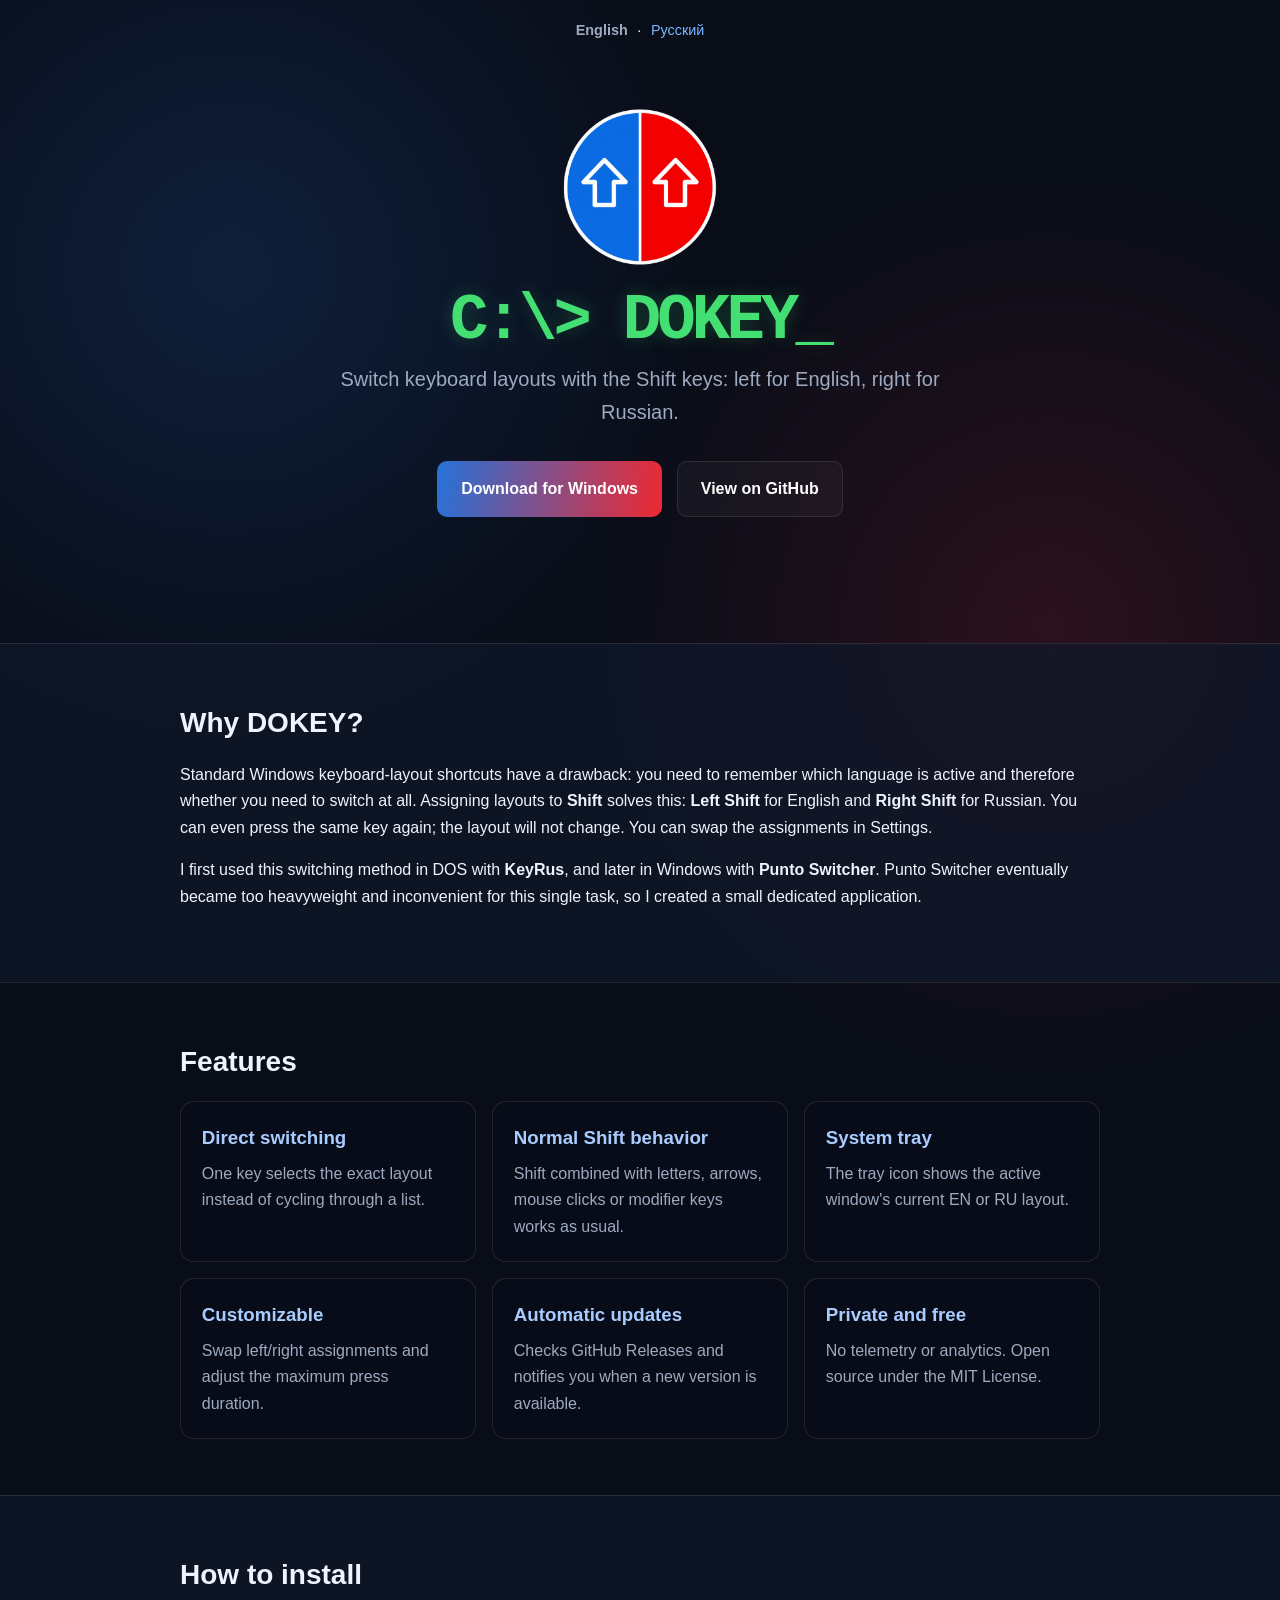
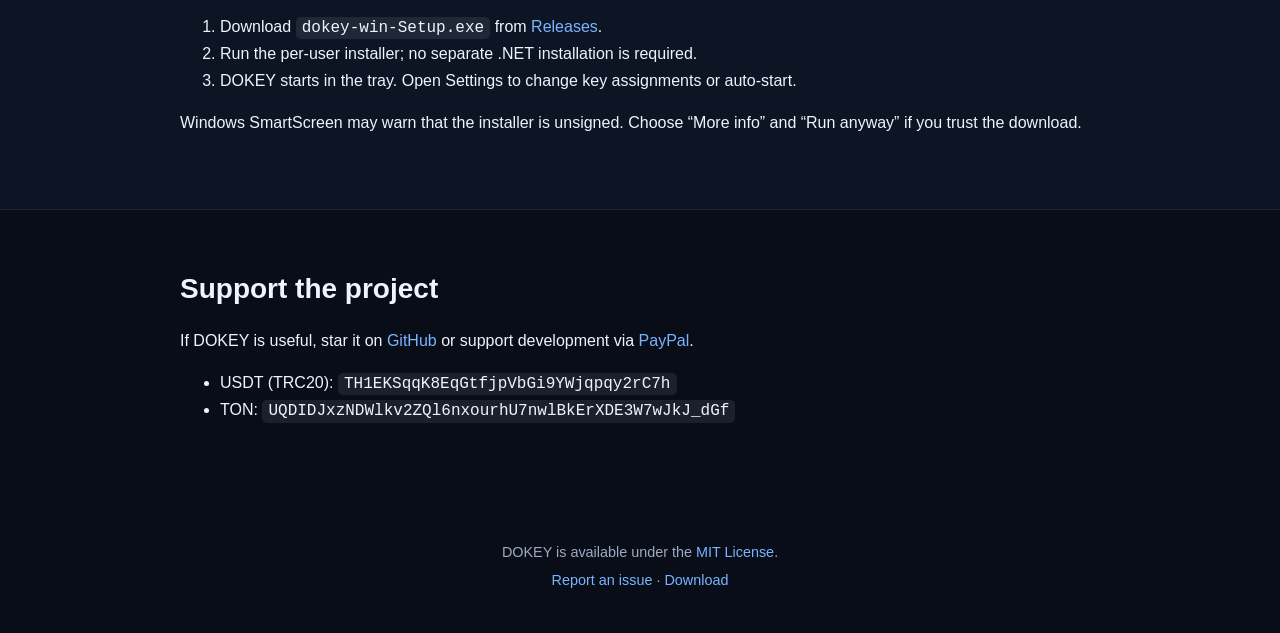
==== index.html @ aeb41aa9 "Update pages from 5b7f5b9" ====
<!doctype html>
<html lang="en">
<head>
  <meta charset="utf-8">
  <meta name="viewport" content="width=device-width, initial-scale=1">
  <title>DOKEY — Switch keyboard layouts with Shift</title>
  <meta name="description" content="DOKEY is a free Windows utility that assigns English and Russian keyboard layouts to the left and right Shift keys.">
  <link rel="canonical" href="https://dosoft.github.io/dokey/">
  <link rel="alternate" hreflang="ru" href="https://dosoft.github.io/dokey/ru/">
  <link rel="icon" type="image/png" href="logo.png">
  <meta property="og:title" content="DOKEY — Switch keyboard layouts with Shift">
  <meta property="og:description" content="Choose English or Russian directly with the left and right Shift keys.">
  <meta property="og:type" content="website">
  <meta property="og:url" content="https://dosoft.github.io/dokey/">
  <meta property="og:image" content="https://dosoft.github.io/dokey/logo.png">
  <meta property="og:locale" content="en_US">
  <meta name="twitter:card" content="summary">
  <link rel="stylesheet" href="styles.css">
  <script type="application/ld+json">{"@context":"https://schema.org","@type":"SoftwareApplication","name":"DOKEY","applicationCategory":"UtilitiesApplication","operatingSystem":"Windows 10, Windows 11","offers":{"@type":"Offer","price":"0","priceCurrency":"USD"},"url":"https://dosoft.github.io/dokey/","downloadUrl":"https://github.com/dosoft/dokey/releases"}</script>
</head>
<body>
  <nav class="container lang"><span class="active">English</span><span>·</span><a href="ru/">Русский</a></nav>
  <header class="hero">
    <div class="container">
      <img class="logo" src="logo.png" alt="DOKEY logo" width="160" height="160">
      <h1 class="prompt">C:\&gt; DOKEY_</h1>
      <p class="tagline">Switch keyboard layouts with the Shift keys: left for English, right for Russian.</p>
      <div class="cta"><a class="button" href="https://github.com/dosoft/dokey/releases/latest">Download for Windows</a><a class="button secondary" href="https://github.com/dosoft/dokey">View on GitHub</a></div>
      <p id="release-meta" class="release-meta"></p>
    </div>
  </header>
  <main>
    <section class="alt"><div class="container"><h2>Why DOKEY?</h2><p>Standard Windows keyboard-layout shortcuts have a drawback: you need to remember which language is active and therefore whether you need to switch at all. Assigning layouts to <strong>Shift</strong> solves this: <strong>Left Shift</strong> for English and <strong>Right Shift</strong> for Russian. You can even press the same key again; the layout will not change. You can swap the assignments in Settings.</p><p>I first used this switching method in DOS with <strong>KeyRus</strong>, and later in Windows with <strong>Punto Switcher</strong>. Punto Switcher eventually became too heavyweight and inconvenient for this single task, so I created a small dedicated application.</p></div></section>
    <section><div class="container"><h2>Features</h2><div class="features">
      <article class="feature"><h3>Direct switching</h3><p>One key selects the exact layout instead of cycling through a list.</p></article>
      <article class="feature"><h3>Normal Shift behavior</h3><p>Shift combined with letters, arrows, mouse clicks or modifier keys works as usual.</p></article>
      <article class="feature"><h3>System tray</h3><p>The tray icon shows the active window's current EN or RU layout.</p></article>
      <article class="feature"><h3>Customizable</h3><p>Swap left/right assignments and adjust the maximum press duration.</p></article>
      <article class="feature"><h3>Automatic updates</h3><p>Checks GitHub Releases and notifies you when a new version is available.</p></article>
      <article class="feature"><h3>Private and free</h3><p>No telemetry or analytics. Open source under the MIT License.</p></article>
    </div></div></section>
    <section class="alt"><div class="container"><h2>How to install</h2><ol><li>Download <code>dokey-win-Setup.exe</code> from <a href="https://github.com/dosoft/dokey/releases/latest">Releases</a>.</li><li>Run the per-user installer; no separate .NET installation is required.</li><li>DOKEY starts in the tray. Open Settings to change key assignments or auto-start.</li></ol><p>Windows SmartScreen may warn that the installer is unsigned. Choose “More info” and “Run anyway” if you trust the download.</p></div></section>
    <section><div class="container"><h2>Support the project</h2><p>If DOKEY is useful, star it on <a href="https://github.com/dosoft/dokey">GitHub</a> or support development via <a href="https://paypal.me/olegda">PayPal</a>.</p><ul><li>USDT (TRC20): <code>TH1EKSqqK8EqGtfjpVbGi9YWjqpqy2rC7h</code></li><li>TON: <code>UQDIDJxzNDWlkv2ZQl6nxourhU7nwlBkErXDE3W7wJkJ_dGf</code></li></ul></div></section>
  </main>
  <footer><div class="container"><p>DOKEY is available under the <a href="https://github.com/dosoft/dokey/blob/main/LICENSE">MIT License</a>.</p><p><a href="https://github.com/dosoft/dokey/issues">Report an issue</a> · <a href="https://github.com/dosoft/dokey/releases">Download</a></p></div></footer>
  <script src="release.js"></script>
</body>
</html>
---- styles.css ----
:root {
  --bg: #090d18;
  --panel: #10182a;
  --panel-soft: #151f35;
  --text: #edf3ff;
  --muted: #9daac0;
  --blue: #2672d8;
  --red: #ed2931;
  --green: #43df72;
  --line: rgba(255,255,255,.1);
  --radius: 14px;
}
* { box-sizing: border-box; }
html { color-scheme: dark; scroll-behavior: smooth; }
body {
  margin: 0;
  color: var(--text);
  background:
    radial-gradient(circle at 18% 12%, rgba(38,114,216,.18), transparent 30rem),
    radial-gradient(circle at 82% 28%, rgba(237,41,49,.15), transparent 28rem),
    var(--bg);
  font: 16px/1.65 -apple-system, BlinkMacSystemFont, "Segoe UI", sans-serif;
}
a { color: #79b5ff; text-decoration: none; }
a:hover { text-decoration: underline; }
.container { width: min(920px, calc(100% - 2rem)); margin-inline: auto; }
.lang { padding-top: 1.2rem; text-align: center; font-size: .9rem; }
.lang a, .lang span { margin: 0 .3rem; }
.lang .active { color: var(--muted); font-weight: 700; }
.hero { padding: 4rem 1rem 4.5rem; text-align: center; }
.logo { width: 160px; height: 160px; display: block; margin: 0 auto 1.4rem; }
.prompt {
  margin: 0 0 .6rem;
  color: var(--green);
  font: 700 clamp(2.1rem, 7vw, 4rem)/1 "Cascadia Mono", Consolas, monospace;
  letter-spacing: -.06em;
  text-shadow: 0 0 18px rgba(67,223,114,.25);
}
.tagline { max-width: 650px; margin: 0 auto 2rem; color: var(--muted); font-size: 1.25rem; }
.cta { display: flex; flex-wrap: wrap; justify-content: center; gap: .9rem; }
.button {
  padding: .85rem 1.45rem;
  border: 1px solid transparent;
  border-radius: 10px;
  color: white;
  background: linear-gradient(100deg, var(--blue), var(--red));
  font-weight: 700;
}
.button:hover { filter: brightness(1.12); text-decoration: none; transform: translateY(-1px); }
.button.secondary { border-color: var(--line); background: rgba(255,255,255,.035); }
.release-meta { min-height: 1.6em; margin-top: 1rem; color: var(--muted); font-size: .92rem; }
.release-version {
  color: var(--green);
  font-family: "Cascadia Mono", Consolas, monospace;
  font-weight: 800;
  text-shadow: 0 0 10px rgba(67,223,114,.25);
}
section { padding: 3.5rem 1rem; border-top: 1px solid var(--line); }
section.alt { background: rgba(16,24,42,.72); }
h2 { margin: 0 0 1rem; font-size: 1.75rem; }
.features { display: grid; grid-template-columns: repeat(auto-fit, minmax(235px, 1fr)); gap: 1rem; }
.feature { padding: 1.3rem; border: 1px solid var(--line); border-radius: var(--radius); background: rgba(9,13,24,.75); }
.feature h3 { margin: 0 0 .45rem; color: #a9ccff; }
.feature p { margin: 0; color: var(--muted); }
code { padding: .14rem .38rem; border-radius: 5px; background: rgba(255,255,255,.08); overflow-wrap: anywhere; }
footer { padding: 2.5rem 1rem; color: var(--muted); text-align: center; font-size: .9rem; }
footer p { margin: .25rem 0; }
@media (max-width: 520px) {
  .hero { padding-top: 3rem; }
  .logo { width: 132px; height: 132px; }
  .button { width: 100%; }
}
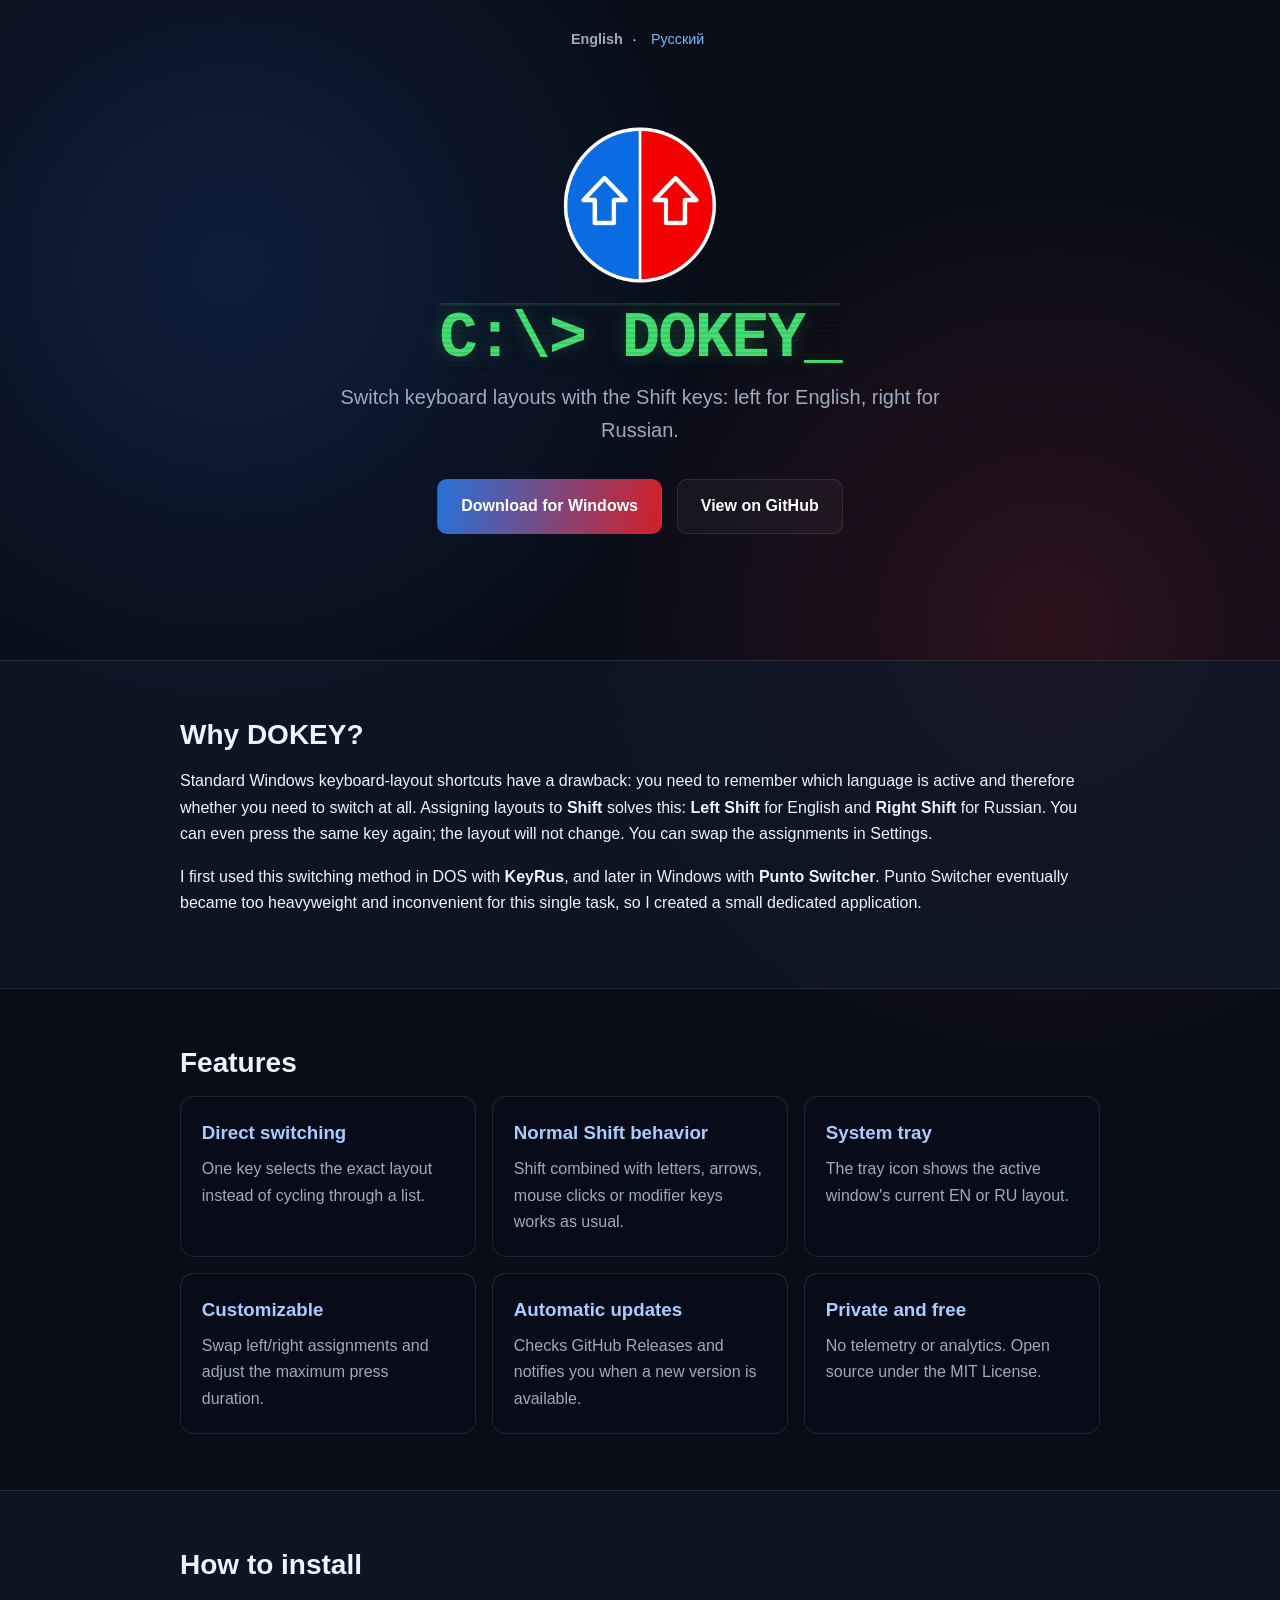
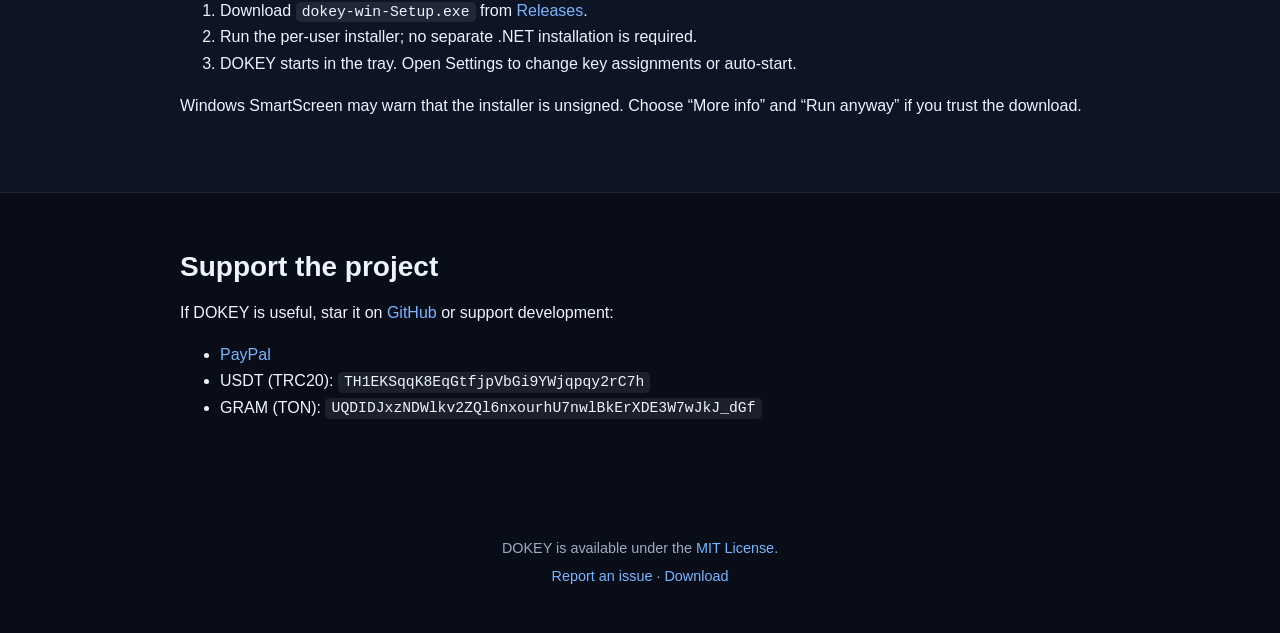
==== commit b49afee1: "Update pages from ebb8635" ====
--- a/index.html
+++ b/index.html
@@ -6,7 +6,10 @@
   <title>DOKEY — Switch keyboard layouts with Shift</title>
   <meta name="description" content="DOKEY is a free Windows utility that assigns English and Russian keyboard layouts to the left and right Shift keys.">
   <link rel="canonical" href="https://dosoft.github.io/dokey/">
+  <link rel="alternate" hreflang="en" href="https://dosoft.github.io/dokey/">
   <link rel="alternate" hreflang="ru" href="https://dosoft.github.io/dokey/ru/">
+  <link rel="alternate" hreflang="x-default" href="https://dosoft.github.io/dokey/">
+  <meta name="theme-color" content="#090d18">
   <link rel="icon" type="image/png" href="logo.png">
   <meta property="og:title" content="DOKEY — Switch keyboard layouts with Shift">
   <meta property="og:description" content="Choose English or Russian directly with the left and right Shift keys.">
@@ -19,10 +22,10 @@
   <script type="application/ld+json">{"@context":"https://schema.org","@type":"SoftwareApplication","name":"DOKEY","applicationCategory":"UtilitiesApplication","operatingSystem":"Windows 10, Windows 11","offers":{"@type":"Offer","price":"0","priceCurrency":"USD"},"url":"https://dosoft.github.io/dokey/","downloadUrl":"https://github.com/dosoft/dokey/releases"}</script>
 </head>
 <body>
-  <nav class="container lang"><span class="active">English</span><span>·</span><a href="ru/">Русский</a></nav>
+  <nav class="container lang"><span class="active">English</span><span aria-hidden="true">·</span><a href="ru/">Русский</a></nav>
   <header class="hero">
     <div class="container">
-      <img class="logo" src="logo.png" alt="DOKEY logo" width="160" height="160">
+      <picture><source srcset="logo.webp" type="image/webp"><img class="logo" src="logo.png" alt="DOKEY logo" width="160" height="160"></picture>
       <h1 class="prompt">C:\&gt; DOKEY_</h1>
       <p class="tagline">Switch keyboard layouts with the Shift keys: left for English, right for Russian.</p>
       <div class="cta"><a class="button" href="https://github.com/dosoft/dokey/releases/latest">Download for Windows</a><a class="button secondary" href="https://github.com/dosoft/dokey">View on GitHub</a></div>
@@ -40,7 +43,7 @@
       <article class="feature"><h3>Private and free</h3><p>No telemetry or analytics. Open source under the MIT License.</p></article>
     </div></div></section>
     <section class="alt"><div class="container"><h2>How to install</h2><ol><li>Download <code>dokey-win-Setup.exe</code> from <a href="https://github.com/dosoft/dokey/releases/latest">Releases</a>.</li><li>Run the per-user installer; no separate .NET installation is required.</li><li>DOKEY starts in the tray. Open Settings to change key assignments or auto-start.</li></ol><p>Windows SmartScreen may warn that the installer is unsigned. Choose “More info” and “Run anyway” if you trust the download.</p></div></section>
-    <section><div class="container"><h2>Support the project</h2><p>If DOKEY is useful, star it on <a href="https://github.com/dosoft/dokey">GitHub</a> or support development via <a href="https://paypal.me/olegda">PayPal</a>.</p><ul><li>USDT (TRC20): <code>TH1EKSqqK8EqGtfjpVbGi9YWjqpqy2rC7h</code></li><li>TON: <code>UQDIDJxzNDWlkv2ZQl6nxourhU7nwlBkErXDE3W7wJkJ_dGf</code></li></ul></div></section>
+    <section><div class="container"><h2>Support the project</h2><p>If DOKEY is useful, star it on <a href="https://github.com/dosoft/dokey">GitHub</a> or support development:</p><ul><li><a href="https://paypal.me/olegda">PayPal</a></li><li>USDT (TRC20): <code>TH1EKSqqK8EqGtfjpVbGi9YWjqpqy2rC7h</code></li><li>GRAM (TON): <code>UQDIDJxzNDWlkv2ZQl6nxourhU7nwlBkErXDE3W7wJkJ_dGf</code></li></ul></div></section>
   </main>
   <footer><div class="container"><p>DOKEY is available under the <a href="https://github.com/dosoft/dokey/blob/main/LICENSE">MIT License</a>.</p><p><a href="https://github.com/dosoft/dokey/issues">Report an issue</a> · <a href="https://github.com/dosoft/dokey/releases">Download</a></p></div></footer>
   <script src="release.js"></script>
--- a/styles.css
+++ b/styles.css
@@ -6,7 +6,10 @@
   --muted: #9daac0;
   --blue: #2672d8;
   --red: #ed2931;
+  --red-deep: #d21f27;
   --green: #43df72;
+  --link: #79b5ff;
+  --heading-accent: #a9ccff;
   --line: rgba(255,255,255,.1);
   --radius: 14px;
 }
@@ -21,11 +24,14 @@
     var(--bg);
   font: 16px/1.65 -apple-system, BlinkMacSystemFont, "Segoe UI", sans-serif;
 }
-a { color: #79b5ff; text-decoration: none; }
+a { color: var(--link); text-decoration: none; text-underline-offset: .18em; }
 a:hover { text-decoration: underline; }
+:focus-visible { outline: 2px solid var(--link); outline-offset: 3px; border-radius: 4px; }
+::selection { background: var(--blue); color: #fff; }
 .container { width: min(920px, calc(100% - 2rem)); margin-inline: auto; }
 .lang { padding-top: 1.2rem; text-align: center; font-size: .9rem; }
-.lang a, .lang span { margin: 0 .3rem; }
+.lang a { display: inline-block; padding: .55rem .5rem; margin: 0 .1rem; }
+.lang span { margin: 0 .3rem; }
 .lang .active { color: var(--muted); font-weight: 700; }
 .hero { padding: 4rem 1rem 4.5rem; text-align: center; }
 .logo { width: 160px; height: 160px; display: block; margin: 0 auto 1.4rem; }
@@ -33,8 +39,43 @@
   margin: 0 0 .6rem;
   color: var(--green);
   font: 700 clamp(2.1rem, 7vw, 4rem)/1 "Cascadia Mono", Consolas, monospace;
-  letter-spacing: -.06em;
+  letter-spacing: -.03em;
   text-shadow: 0 0 18px rgba(67,223,114,.25);
+  position: relative;
+  display: inline-block;
+  animation: terminal-glow 3s ease-in-out infinite alternate;
+}
+
+.prompt::before,
+.prompt::after {
+  content: "";
+  position: absolute;
+  pointer-events: none;
+  left: 0;
+  right: 0;
+}
+
+.prompt::before {
+  top: -4px;
+  height: 4px;
+  will-change: transform;
+  background: linear-gradient(to bottom, rgba(67, 223, 114, .22), transparent);
+  animation: terminal-scan 3.5s linear infinite;
+  z-index: 1;
+}
+
+.prompt::after {
+  top: 0;
+  bottom: 0;
+  background: repeating-linear-gradient(
+    to bottom,
+    rgba(0, 0, 0, .22) 0px,
+    rgba(0, 0, 0, .22) 2px,
+    transparent 2px,
+    transparent 5px
+  );
+  opacity: .4;
+  z-index: 2;
 }
 .tagline { max-width: 650px; margin: 0 auto 2rem; color: var(--muted); font-size: 1.25rem; }
 .cta { display: flex; flex-wrap: wrap; justify-content: center; gap: .9rem; }
@@ -43,7 +84,7 @@
   border: 1px solid transparent;
   border-radius: 10px;
   color: white;
-  background: linear-gradient(100deg, var(--blue), var(--red));
+  background: linear-gradient(100deg, var(--blue), var(--red-deep));
   font-weight: 700;
 }
 .button:hover { filter: brightness(1.12); text-decoration: none; transform: translateY(-1px); }
@@ -57,14 +98,34 @@
 }
 section { padding: 3.5rem 1rem; border-top: 1px solid var(--line); }
 section.alt { background: rgba(16,24,42,.72); }
-h2 { margin: 0 0 1rem; font-size: 1.75rem; }
+h2 { margin: 0 0 1rem; font-size: 1.75rem; line-height: 1.25; text-wrap: balance; }
+
 .features { display: grid; grid-template-columns: repeat(auto-fit, minmax(235px, 1fr)); gap: 1rem; }
 .feature { padding: 1.3rem; border: 1px solid var(--line); border-radius: var(--radius); background: rgba(9,13,24,.75); }
-.feature h3 { margin: 0 0 .45rem; color: #a9ccff; }
+.feature h3 { margin: 0 0 .45rem; color: var(--heading-accent); }
 .feature p { margin: 0; color: var(--muted); }
-code { padding: .14rem .38rem; border-radius: 5px; background: rgba(255,255,255,.08); overflow-wrap: anywhere; }
+code { padding: .14rem .38rem; border-radius: 5px; background: rgba(255,255,255,.08); overflow-wrap: anywhere; font-family: "Cascadia Mono", Consolas, monospace; font-size: .92em; }
 footer { padding: 2.5rem 1rem; color: var(--muted); text-align: center; font-size: .9rem; }
 footer p { margin: .25rem 0; }
+
+@keyframes terminal-glow {
+  0% { text-shadow: 0 0 18px rgba(67, 223, 114, .22); }
+  100% { text-shadow: 0 0 26px rgba(67, 223, 114, .35), 0 0 42px rgba(67, 223, 114, .12); }
+}
+
+@keyframes terminal-scan {
+  0% { transform: translateY(0); opacity: 0; }
+  8% { opacity: .8; }
+  92% { opacity: .8; }
+  100% { transform: translateY(1.15em); opacity: 0; }
+}
+
+@media (prefers-reduced-motion: reduce) {
+  html { scroll-behavior: auto; }
+  .prompt { animation: none; }
+  .prompt::before { animation: none; opacity: 0; }
+}
+
 @media (max-width: 520px) {
   .hero { padding-top: 3rem; }
   .logo { width: 132px; height: 132px; }
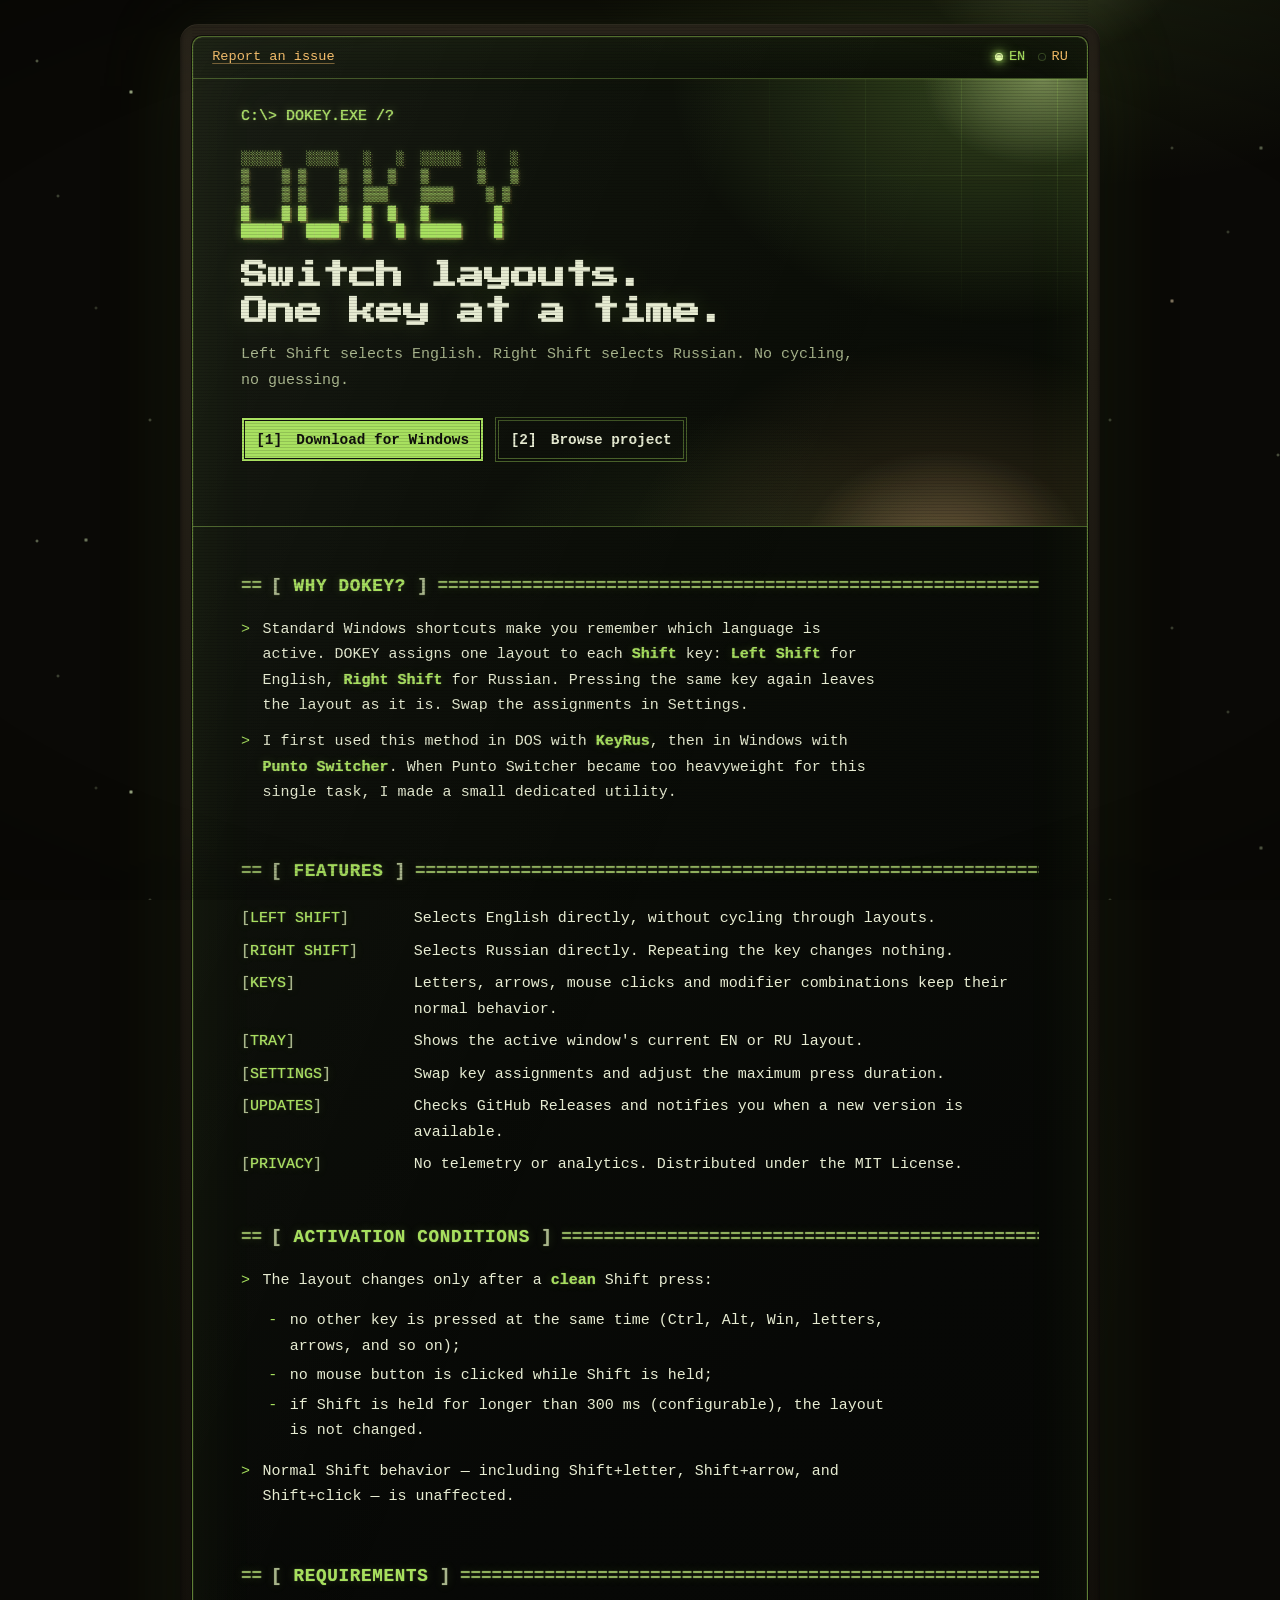
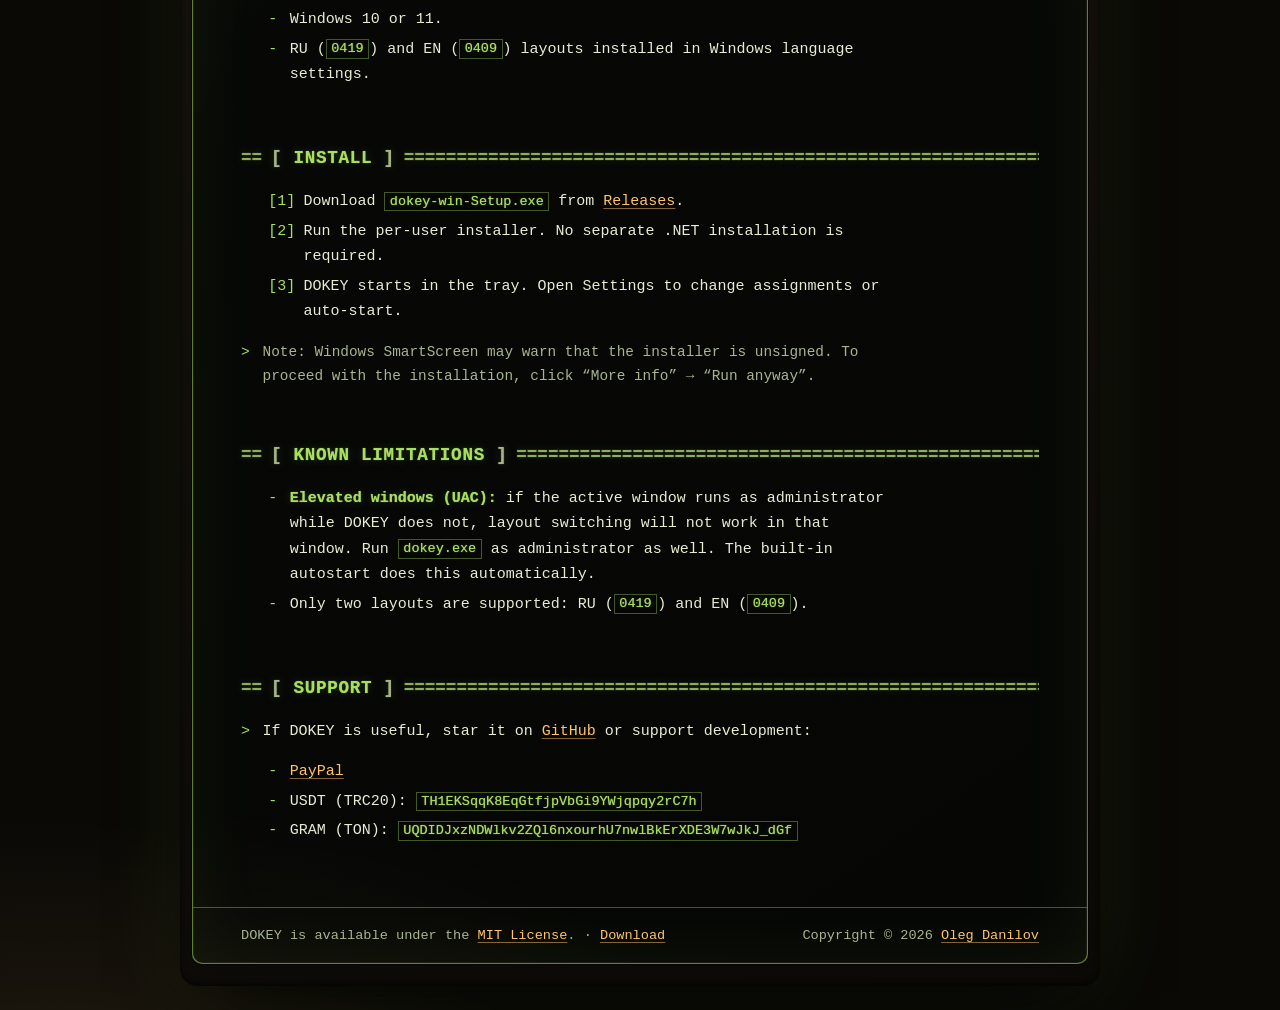
==== commit 7254ac75: "Update pages from 9289784" ====
--- a/index.html
+++ b/index.html
@@ -9,7 +9,7 @@
   <link rel="alternate" hreflang="en" href="https://dosoft.github.io/dokey/">
   <link rel="alternate" hreflang="ru" href="https://dosoft.github.io/dokey/ru/">
   <link rel="alternate" hreflang="x-default" href="https://dosoft.github.io/dokey/">
-  <meta name="theme-color" content="#090d18">
+  <meta name="theme-color" content="#0a0906">
   <link rel="icon" type="image/png" href="logo.png">
   <meta property="og:title" content="DOKEY — Switch keyboard layouts with Shift">
   <meta property="og:description" content="Choose English or Russian directly with the left and right Shift keys.">
@@ -18,34 +18,48 @@
   <meta property="og:image" content="https://dosoft.github.io/dokey/logo.png">
   <meta property="og:locale" content="en_US">
   <meta name="twitter:card" content="summary">
-  <link rel="stylesheet" href="styles.css">
-  <script type="application/ld+json">{"@context":"https://schema.org","@type":"SoftwareApplication","name":"DOKEY","applicationCategory":"UtilitiesApplication","operatingSystem":"Windows 10, Windows 11","offers":{"@type":"Offer","price":"0","priceCurrency":"USD"},"url":"https://dosoft.github.io/dokey/","downloadUrl":"https://github.com/dosoft/dokey/releases"}</script>
+  <link rel="stylesheet" href="styles.css?v=9289784">
+  <script type="application/ld+json">{"@context":"https://schema.org","@type":"SoftwareApplication","name":"DOKEY","applicationCategory":"UtilitiesApplication","operatingSystem":"Windows 10, Windows 11","offers":{"@type":"Offer","price":"0","priceCurrency":"USD"},"url":"https://dosoft.github.io/dokey/","downloadUrl":"https://github.com/dosoft/dokey/releases","author":{"@type":"Person","name":"Oleg Danilov","url":"https://olegd.com/en"}}</script>
 </head>
 <body>
-  <nav class="container lang"><span class="active">English</span><span aria-hidden="true">·</span><a href="ru/">Русский</a></nav>
-  <header class="hero">
-    <div class="container">
-      <picture><source srcset="logo.webp" type="image/webp"><img class="logo" src="logo.png" alt="DOKEY logo" width="160" height="160"></picture>
-      <h1 class="prompt">C:\&gt; DOKEY_</h1>
-      <p class="tagline">Switch keyboard layouts with the Shift keys: left for English, right for Russian.</p>
-      <div class="cta"><a class="button" href="https://github.com/dosoft/dokey/releases/latest">Download for Windows</a><a class="button secondary" href="https://github.com/dosoft/dokey">View on GitHub</a></div>
-      <p id="release-meta" class="release-meta"></p>
+  <div class="crt container">
+    <div class="terminal">
+    <nav class="terminal-nav"><a href="https://github.com/dosoft/dokey/issues">Report an issue</a><span class="language"><a class="lang active" href="./" aria-current="page" lang="en"><span class="lamp is-on" aria-hidden="true"></span>EN</a><a class="lang" href="ru/" lang="ru"><span class="lamp" aria-hidden="true"></span>RU</a></span></nav>
+    <header class="terminal-header">
+      <div class="terminal-content">
+        <p class="command">C:\&gt; DOKEY.EXE /?</p>
+        <pre class="ascii-mark" role="img" aria-label="DOKEY">
+░░░░░   ░░░░   ░   ░  ░░░░░  ░   ░
+▒    ▒ ▒    ▒  ▒  ▒   ▒      ▒   ▒
+▒    ▒ ▒    ▒  ▒▒▒    ▒▒▒▒    ▒ ▒
+▓    ▓ ▓    ▓  ▓  ▓   ▓        ▓
+█████   ████   █   █  █████    █</pre>
+        <h1>Switch layouts.<br>One key at a time.</h1>
+        <p class="tagline">Left Shift selects English. Right Shift selects Russian. No cycling, no guessing.</p>
+        <div class="cta"><a class="button" href="https://github.com/dosoft/dokey/releases/latest"><span class="key">[1]</span> Download for Windows</a><a class="button secondary" href="https://github.com/dosoft/dokey"><span class="key">[2]</span> Browse project</a></div>
+        <p id="release-meta" class="release-meta"></p>
+      </div>
+    </header>
+    <main class="terminal-content">
+      <section class="output-section"><h2><span>WHY DOKEY?</span></h2><p>Standard Windows shortcuts make you remember which language is active. DOKEY assigns one layout to each <strong>Shift</strong> key: <strong>Left Shift</strong> for English, <strong>Right Shift</strong> for Russian. Pressing the same key again leaves the layout as it is. Swap the assignments in Settings.</p><p>I first used this method in DOS with <strong>KeyRus</strong>, then in Windows with <strong>Punto Switcher</strong>. When Punto Switcher became too heavyweight for this single task, I made a small dedicated utility.</p></section>
+      <section class="output-section"><h2><span>FEATURES</span></h2><dl class="feature-list">
+        <div><dt>LEFT SHIFT</dt><dd>Selects English directly, without cycling through layouts.</dd></div>
+        <div><dt>RIGHT SHIFT</dt><dd>Selects Russian directly. Repeating the key changes nothing.</dd></div>
+        <div><dt>KEYS</dt><dd>Letters, arrows, mouse clicks and modifier combinations keep their normal behavior.</dd></div>
+        <div><dt>TRAY</dt><dd>Shows the active window's current EN or RU layout.</dd></div>
+        <div><dt>SETTINGS</dt><dd>Swap key assignments and adjust the maximum press duration.</dd></div>
+        <div><dt>UPDATES</dt><dd>Checks GitHub Releases and notifies you when a new version is available.</dd></div>
+        <div><dt>PRIVACY</dt><dd>No telemetry or analytics. Distributed under the MIT License.</dd></div>
+      </dl></section>
+      <section class="output-section"><h2><span>ACTIVATION CONDITIONS</span></h2><p>The layout changes only after a <strong>clean</strong> Shift press:</p><ul role="list"><li>no other key is pressed at the same time (Ctrl, Alt, Win, letters, arrows, and so on);</li><li>no mouse button is clicked while Shift is held;</li><li>if Shift is held for longer than 300 ms (configurable), the layout is not changed.</li></ul><p>Normal Shift behavior — including Shift+letter, Shift+arrow, and Shift+click — is unaffected.</p></section>
+      <section class="output-section"><h2><span>REQUIREMENTS</span></h2><ul role="list"><li>Windows 10 or 11.</li><li>RU (<code>0419</code>) and EN (<code>0409</code>) layouts installed in Windows language settings.</li></ul></section>
+      <section class="output-section"><h2><span>INSTALL</span></h2><ol role="list"><li>Download <code>dokey-win-Setup.exe</code> from <a href="https://github.com/dosoft/dokey/releases/latest">Releases</a>.</li><li>Run the per-user installer. No separate .NET installation is required.</li><li>DOKEY starts in the tray. Open Settings to change assignments or auto-start.</li></ol><p class="notice">Note: Windows SmartScreen may warn that the installer is unsigned. To proceed with the installation, click “More info” → “Run anyway”.</p></section>
+      <section class="output-section"><h2><span>KNOWN LIMITATIONS</span></h2><ul role="list"><li><strong>Elevated windows (UAC):</strong> if the active window runs as administrator while DOKEY does not, layout switching will not work in that window. Run <code>dokey.exe</code> as administrator as well. The built-in autostart does this automatically.</li><li>Only two layouts are supported: RU (<code>0419</code>) and EN (<code>0409</code>).</li></ul></section>
+      <section class="output-section"><h2><span>SUPPORT</span></h2><p>If DOKEY is useful, star it on <a href="https://github.com/dosoft/dokey">GitHub</a> or support development:</p><ul role="list"><li><a href="https://paypal.me/olegda">PayPal</a></li><li>USDT (TRC20): <button type="button" class="copy" data-copy="TH1EKSqqK8EqGtfjpVbGi9YWjqpqy2rC7h" data-copied="copied" data-failed="copy failed" aria-label="Copy USDT (TRC20) address">TH1EKSqqK8EqGtfjpVbGi9YWjqpqy2rC7h</button><span class="copy-hint" role="status"></span></li><li>GRAM (TON): <button type="button" class="copy" data-copy="UQDIDJxzNDWlkv2ZQl6nxourhU7nwlBkErXDE3W7wJkJ_dGf" data-copied="copied" data-failed="copy failed" aria-label="Copy GRAM (TON) address">UQDIDJxzNDWlkv2ZQl6nxourhU7nwlBkErXDE3W7wJkJ_dGf</button><span class="copy-hint" role="status"></span></li></ul></section>
+    </main>
+    <footer class="terminal-footer"><p>DOKEY is available under the <a href="https://github.com/dosoft/dokey/blob/main/LICENSE">MIT License</a>. <span class="sep" aria-hidden="true">·</span> <a href="https://github.com/dosoft/dokey/releases">Download</a></p><p>Copyright © <span data-copyright-years>2026</span> <a href="https://olegd.com/en">Oleg Danilov</a></p></footer>
     </div>
-  </header>
-  <main>
-    <section class="alt"><div class="container"><h2>Why DOKEY?</h2><p>Standard Windows keyboard-layout shortcuts have a drawback: you need to remember which language is active and therefore whether you need to switch at all. Assigning layouts to <strong>Shift</strong> solves this: <strong>Left Shift</strong> for English and <strong>Right Shift</strong> for Russian. You can even press the same key again; the layout will not change. You can swap the assignments in Settings.</p><p>I first used this switching method in DOS with <strong>KeyRus</strong>, and later in Windows with <strong>Punto Switcher</strong>. Punto Switcher eventually became too heavyweight and inconvenient for this single task, so I created a small dedicated application.</p></div></section>
-    <section><div class="container"><h2>Features</h2><div class="features">
-      <article class="feature"><h3>Direct switching</h3><p>One key selects the exact layout instead of cycling through a list.</p></article>
-      <article class="feature"><h3>Normal Shift behavior</h3><p>Shift combined with letters, arrows, mouse clicks or modifier keys works as usual.</p></article>
-      <article class="feature"><h3>System tray</h3><p>The tray icon shows the active window's current EN or RU layout.</p></article>
-      <article class="feature"><h3>Customizable</h3><p>Swap left/right assignments and adjust the maximum press duration.</p></article>
-      <article class="feature"><h3>Automatic updates</h3><p>Checks GitHub Releases and notifies you when a new version is available.</p></article>
-      <article class="feature"><h3>Private and free</h3><p>No telemetry or analytics. Open source under the MIT License.</p></article>
-    </div></div></section>
-    <section class="alt"><div class="container"><h2>How to install</h2><ol><li>Download <code>dokey-win-Setup.exe</code> from <a href="https://github.com/dosoft/dokey/releases/latest">Releases</a>.</li><li>Run the per-user installer; no separate .NET installation is required.</li><li>DOKEY starts in the tray. Open Settings to change key assignments or auto-start.</li></ol><p>Windows SmartScreen may warn that the installer is unsigned. Choose “More info” and “Run anyway” if you trust the download.</p></div></section>
-    <section><div class="container"><h2>Support the project</h2><p>If DOKEY is useful, star it on <a href="https://github.com/dosoft/dokey">GitHub</a> or support development:</p><ul><li><a href="https://paypal.me/olegda">PayPal</a></li><li>USDT (TRC20): <code>TH1EKSqqK8EqGtfjpVbGi9YWjqpqy2rC7h</code></li><li>GRAM (TON): <code>UQDIDJxzNDWlkv2ZQl6nxourhU7nwlBkErXDE3W7wJkJ_dGf</code></li></ul></div></section>
-  </main>
-  <footer><div class="container"><p>DOKEY is available under the <a href="https://github.com/dosoft/dokey/blob/main/LICENSE">MIT License</a>.</p><p><a href="https://github.com/dosoft/dokey/issues">Report an issue</a> · <a href="https://github.com/dosoft/dokey/releases">Download</a></p></div></footer>
-  <script src="release.js"></script>
+  </div>
+  <script src="release.js?v=9289784"></script>
 </body>
 </html>
--- a/styles.css
+++ b/styles.css
@@ -1,133 +1,213 @@
+/* Press Start 2P — 8-bit bitmap face for the display heading (SIL OFL 1.1, see fonts/OFL.txt). */
+@font-face {
+  font-family: "Press Start 2P";
+  font-style: normal;
+  font-weight: 400;
+  font-display: swap;
+  src: url("fonts/press-start-2p-latin.woff2") format("woff2");
+  unicode-range: U+0000-00FF, U+0131, U+0152-0153, U+02BB-02BC, U+02C6, U+02DA, U+02DC, U+0304, U+0308, U+0329, U+2000-206F, U+20AC, U+2122, U+2191, U+2193, U+2212, U+2215, U+FEFF, U+FFFD;
+}
+@font-face {
+  font-family: "Press Start 2P";
+  font-style: normal;
+  font-weight: 400;
+  font-display: swap;
+  src: url("fonts/press-start-2p-cyrillic.woff2") format("woff2");
+  unicode-range: U+0301, U+0400-045F, U+0490-0491, U+04B0-04B1, U+2116;
+}
+
 :root {
-  --bg: #090d18;
-  --panel: #10182a;
-  --panel-soft: #151f35;
-  --text: #edf3ff;
-  --muted: #9daac0;
-  --blue: #2672d8;
-  --red: #ed2931;
-  --red-deep: #d21f27;
-  --green: #43df72;
-  --link: #79b5ff;
-  --heading-accent: #a9ccff;
-  --line: rgba(255,255,255,.1);
-  --radius: 14px;
-}
+  --bg: #0a0906;
+  --text: #e7ecd2;
+  --muted: #a8b58c;
+  --green: #a6e05c;
+  --green-bright: #e6ffa8;
+  --amber: #ffc46b;
+  --link: var(--amber);
+  --line: rgba(166, 224, 92, .38);
+  --bezel: #16130d;
+  --bezel-hi: #2a251b;
+  --phosphor: 0 0 1px rgba(230, 255, 168, .8), 0 0 8px rgba(166, 224, 92, .45), 0 0 22px rgba(166, 224, 92, .18);
+  --phosphor-soft: 0 0 1px rgba(230, 255, 168, .6), 0 0 10px rgba(166, 224, 92, .22);
+}
+
 * { box-sizing: border-box; }
-html { color-scheme: dark; scroll-behavior: smooth; }
-body {
-  margin: 0;
-  color: var(--text);
-  background:
-    radial-gradient(circle at 18% 12%, rgba(38,114,216,.18), transparent 30rem),
-    radial-gradient(circle at 82% 28%, rgba(237,41,49,.15), transparent 28rem),
-    var(--bg);
-  font: 16px/1.65 -apple-system, BlinkMacSystemFont, "Segoe UI", sans-serif;
-}
-a { color: var(--link); text-decoration: none; text-underline-offset: .18em; }
-a:hover { text-decoration: underline; }
-:focus-visible { outline: 2px solid var(--link); outline-offset: 3px; border-radius: 4px; }
-::selection { background: var(--blue); color: #fff; }
+html { color-scheme: dark; scroll-behavior: smooth; scrollbar-color: var(--green) var(--bg); }
+body { margin: 0; color: var(--text); background: radial-gradient(14rem 11rem at 82% -2%, rgba(230,255,168,.20), transparent 62%), radial-gradient(58rem 40rem at 84% -8%, rgba(166,224,92,.18), transparent 62%), radial-gradient(50rem 38rem at 4% 108%, rgba(255,196,107,.13), transparent 66%), radial-gradient(44rem 44rem at 50% 46%, rgba(166,224,92,.05), transparent 72%), var(--bg); font: 15px/1.7 "Cascadia Mono", "Lucida Console", Consolas, monospace; }
+a { color: var(--link); text-decoration: underline; text-decoration-color: rgba(255,196,107,.5); text-underline-offset: .2em; text-shadow: 0 0 0 rgba(230,255,168,0), 0 0 0 rgba(166,224,92,0); transition: color .18s ease-out, text-decoration-color .18s ease-out, text-shadow .5s ease-out .22s; }
+a:hover { color: var(--green-bright); text-decoration-color: currentColor; text-shadow: var(--phosphor-soft); transition: color .12s ease-out, text-decoration-color .12s ease-out, text-shadow .07s ease-out; }
+:focus-visible { outline: 2px solid var(--green); outline-offset: 3px; box-shadow: 0 0 14px rgba(166,224,92,.4); }
+.button:focus-visible, .copy:focus-visible { box-shadow: 0 0 22px rgba(166,224,92,.35); }
+::selection { color: var(--bg); background: var(--green); }
 .container { width: min(920px, calc(100% - 2rem)); margin-inline: auto; }
-.lang { padding-top: 1.2rem; text-align: center; font-size: .9rem; }
-.lang a { display: inline-block; padding: .55rem .5rem; margin: 0 .1rem; }
-.lang span { margin: 0 .3rem; }
-.lang .active { color: var(--muted); font-weight: 700; }
-.hero { padding: 4rem 1rem 4.5rem; text-align: center; }
-.logo { width: 160px; height: 160px; display: block; margin: 0 auto 1.4rem; }
-.prompt {
-  margin: 0 0 .6rem;
-  color: var(--green);
-  font: 700 clamp(2.1rem, 7vw, 4rem)/1 "Cascadia Mono", Consolas, monospace;
-  letter-spacing: -.03em;
-  text-shadow: 0 0 18px rgba(67,223,114,.25);
-  position: relative;
-  display: inline-block;
-  animation: terminal-glow 3s ease-in-out infinite alternate;
-}
-
-.prompt::before,
-.prompt::after {
+
+/* The screen is the whole viewport: scanlines on top, tube falloff at the edges. */
+body::before {
+  position: fixed; inset: 0; z-index: 5; pointer-events: none;
+  background: repeating-linear-gradient(to bottom, rgba(0,0,0,.30) 0 1px, rgba(0,0,0,0) 1px 3px);
+  mix-blend-mode: multiply; opacity: .45;
+  animation: crt-flicker 7s ease-in-out infinite;
+  -webkit-mask-image: linear-gradient(to right, transparent calc(50% - min(460px, 50% - 1rem) + 12px), #000 calc(50% - min(460px, 50% - 1rem) + 12px), #000 calc(50% + min(460px, 50% - 1rem) - 12px), transparent calc(50% + min(460px, 50% - 1rem) - 12px));
+  mask-image: linear-gradient(to right, transparent calc(50% - min(460px, 50% - 1rem) + 12px), #000 calc(50% - min(460px, 50% - 1rem) + 12px), #000 calc(50% + min(460px, 50% - 1rem) - 12px), transparent calc(50% + min(460px, 50% - 1rem) - 12px));
   content: "";
-  position: absolute;
-  pointer-events: none;
-  left: 0;
-  right: 0;
-}
-
-.prompt::before {
-  top: -4px;
-  height: 4px;
-  will-change: transform;
-  background: linear-gradient(to bottom, rgba(67, 223, 114, .22), transparent);
-  animation: terminal-scan 3.5s linear infinite;
-  z-index: 1;
-}
-
-.prompt::after {
-  top: 0;
-  bottom: 0;
-  background: repeating-linear-gradient(
-    to bottom,
-    rgba(0, 0, 0, .22) 0px,
-    rgba(0, 0, 0, .22) 2px,
-    transparent 2px,
-    transparent 5px
-  );
-  opacity: .4;
-  z-index: 2;
-}
-.tagline { max-width: 650px; margin: 0 auto 2rem; color: var(--muted); font-size: 1.25rem; }
-.cta { display: flex; flex-wrap: wrap; justify-content: center; gap: .9rem; }
-.button {
-  padding: .85rem 1.45rem;
-  border: 1px solid transparent;
-  border-radius: 10px;
-  color: white;
-  background: linear-gradient(100deg, var(--blue), var(--red-deep));
-  font-weight: 700;
-}
-.button:hover { filter: brightness(1.12); text-decoration: none; transform: translateY(-1px); }
-.button.secondary { border-color: var(--line); background: rgba(255,255,255,.035); }
-.release-meta { min-height: 1.6em; margin-top: 1rem; color: var(--muted); font-size: .92rem; }
-.release-version {
-  color: var(--green);
-  font-family: "Cascadia Mono", Consolas, monospace;
-  font-weight: 800;
-  text-shadow: 0 0 10px rgba(67,223,114,.25);
-}
-section { padding: 3.5rem 1rem; border-top: 1px solid var(--line); }
-section.alt { background: rgba(16,24,42,.72); }
-h2 { margin: 0 0 1rem; font-size: 1.75rem; line-height: 1.25; text-wrap: balance; }
-
-.features { display: grid; grid-template-columns: repeat(auto-fit, minmax(235px, 1fr)); gap: 1rem; }
-.feature { padding: 1.3rem; border: 1px solid var(--line); border-radius: var(--radius); background: rgba(9,13,24,.75); }
-.feature h3 { margin: 0 0 .45rem; color: var(--heading-accent); }
-.feature p { margin: 0; color: var(--muted); }
-code { padding: .14rem .38rem; border-radius: 5px; background: rgba(255,255,255,.08); overflow-wrap: anywhere; font-family: "Cascadia Mono", Consolas, monospace; font-size: .92em; }
-footer { padding: 2.5rem 1rem; color: var(--muted); text-align: center; font-size: .9rem; }
-footer p { margin: .25rem 0; }
-
-@keyframes terminal-glow {
-  0% { text-shadow: 0 0 18px rgba(67, 223, 114, .22); }
-  100% { text-shadow: 0 0 26px rgba(67, 223, 114, .35), 0 0 42px rgba(67, 223, 114, .12); }
-}
-
-@keyframes terminal-scan {
-  0% { transform: translateY(0); opacity: 0; }
-  8% { opacity: .8; }
-  92% { opacity: .8; }
-  100% { transform: translateY(1.15em); opacity: 0; }
-}
+}
+body::after {
+  position: fixed; inset: 0; z-index: 6; pointer-events: none;
+  background: radial-gradient(ellipse 122% 92% at 50% 50%, transparent 52%, rgba(0,0,0,.62) 100%);
+  content: "";
+}
+
+/* Starfield in the field around the monitor — the old screensaver world. */
+html::before, html::after { position: fixed; inset: 0; z-index: -1; pointer-events: none; background-repeat: repeat; content: ""; }
+html::before {
+  background-image: radial-gradient(2px 2px at 37px 61px, rgba(233,255,199,.55), transparent), radial-gradient(2px 2px at 212px 148px, rgba(233,255,199,.32), transparent), radial-gradient(2px 2px at 341px 42px, rgba(255,214,150,.45), transparent), radial-gradient(2px 2px at 96px 308px, rgba(233,255,199,.26), transparent), radial-gradient(2px 2px at 402px 349px, rgba(233,255,199,.46), transparent), radial-gradient(2px 2px at 268px 232px, rgba(233,255,199,.3), transparent), radial-gradient(2px 2px at 150px 420px, rgba(233,255,199,.38), transparent), radial-gradient(2px 2px at 455px 180px, rgba(255,230,190,.3), transparent), radial-gradient(2px 2px at 58px 196px, rgba(233,255,199,.34), transparent), radial-gradient(2px 2px at 318px 455px, rgba(233,255,199,.42), transparent);
+  background-size: 480px 480px;
+  animation: star-far 260s linear infinite;
+}
+html::after {
+  background-image: radial-gradient(2.5px 2.5px at 131px 92px, rgba(233,255,199,.85), transparent), radial-gradient(2.5px 2.5px at 472px 301px, rgba(255,230,190,.65), transparent), radial-gradient(2.5px 2.5px at 298px 481px, rgba(233,255,199,.55), transparent), radial-gradient(2.5px 2.5px at 561px 148px, rgba(233,255,199,.48), transparent), radial-gradient(2.5px 2.5px at 86px 540px, rgba(233,255,199,.6), transparent), radial-gradient(2.5px 2.5px at 612px 398px, rgba(233,255,199,.52), transparent);
+  background-size: 700px 700px;
+  animation: star-near 400s linear infinite;
+}
+
+/* Monitor shell around the terminal screen. */
+.crt { position: relative; margin-block: 1.5rem; padding: 12px 12px 22px; border-radius: 18px; }
+.crt::before { position: absolute; inset: 0; z-index: -1; border-radius: inherit; background: linear-gradient(165deg, var(--bezel-hi), var(--bezel) 42%, #0b0906 100%); box-shadow: inset 0 1px 0 rgba(255,236,190,.08), inset 0 -2px 5px rgba(0,0,0,.65), 0 34px 72px -28px #000, 0 0 90px rgba(166,224,92,.10); content: ""; }
+
+.terminal { position: relative; overflow: hidden; border: 1px solid rgba(166,224,92,.55); border-radius: 10px; background: radial-gradient(64rem 34rem at 84% -12%, rgba(166,224,92,.11), transparent 66%), radial-gradient(48rem 32rem at 2% 108%, rgba(255,196,107,.06), transparent 70%), linear-gradient(145deg, #0e1209, #070806 55%, #060705); box-shadow: inset 0 0 70px rgba(166,224,92,.07), inset 0 0 1px rgba(230,255,168,.6), 0 0 0 1px rgba(0,0,0,.6); animation: phosphor-warm .8s ease-out both; }
+/* Glass reflection across the tube. */
+.terminal::before { position: absolute; inset: 0; z-index: 1; pointer-events: none; border-radius: inherit; background: linear-gradient(112deg, rgba(255,255,255,.05) 0%, rgba(255,255,255,.015) 22%, transparent 44%); content: ""; }
+.terminal-nav { display: flex; justify-content: space-between; align-items: center; gap: 1rem; padding: .5rem 1.2rem .6rem; border-bottom: 1px solid var(--line); color: var(--muted); font-size: .85rem; }
+.language { display: flex; align-items: center; gap: .8rem; }
+.language .lang { display: inline-flex; align-items: center; gap: .34rem; }
+.language a { text-decoration: none; }
+.language .active { color: var(--green); text-shadow: var(--phosphor-soft); }
+.lamp { flex: none; width: 8px; height: 8px; border: 1px solid rgba(166,224,92,.25); border-radius: 50%; background: #141a10; box-shadow: inset 0 1px 1px rgba(0,0,0,.7); }
+.lamp.is-on { border-color: rgba(230,255,168,.85); background: var(--green-bright); box-shadow: 0 0 6px 1px rgba(166,224,92,.85), 0 0 14px 3px rgba(166,224,92,.4), inset 0 1px 1px rgba(0,0,0,.45); animation: lamp-warm 3s linear both; }
+.terminal-header { position: relative; isolation: isolate; overflow: hidden; border-bottom: 1px solid var(--line); }
+/* Phosphor bloom drifting behind the hero. */
+.terminal-header::before { position: absolute; inset: 0; z-index: -1; pointer-events: none; background: radial-gradient(11rem 8rem at 95% 0%, rgba(230,255,168,.38), transparent 68%), radial-gradient(32rem 25rem at 90% -2%, rgba(166,224,92,.26), transparent 64%), radial-gradient(13rem 10rem at 84% 108%, rgba(255,214,150,.32), transparent 70%), radial-gradient(30rem 23rem at 84% 114%, rgba(255,196,107,.18), transparent 68%), radial-gradient(24rem 20rem at 58% 126%, rgba(166,224,92,.12), transparent 72%); content: ""; }
+/* Oscilloscope graticule, sparse and fading out where the copy sits. */
+.terminal-header::after { position: absolute; inset: 0; z-index: -1; pointer-events: none; background: repeating-linear-gradient(to right, rgba(166,224,92,.20) 0 1px, transparent 1px 96px), repeating-linear-gradient(to bottom, rgba(166,224,92,.20) 0 1px, transparent 1px 96px); -webkit-mask-image: radial-gradient(44% 62% at 100% 0%, #000 0%, rgba(0,0,0,.35) 50%, transparent 100%); mask-image: radial-gradient(44% 62% at 100% 0%, #000 0%, rgba(0,0,0,.35) 50%, transparent 100%); content: ""; }
+.terminal-content { padding: 1.6rem clamp(1rem, 5vw, 3rem); }
+.command { margin: 0 0 1.25rem; color: var(--green); text-shadow: var(--phosphor); }
+.ascii-mark { width: max-content; max-width: 100%; margin: 0 0 1rem; color: var(--green); font: 700 clamp(.62rem, 1.8vw, .85rem)/1.35 "Cascadia Mono", "Lucida Console", Consolas, monospace; white-space: pre; text-shadow: var(--phosphor), 2px 2px 0 rgba(255,196,107,.3); }
+h1 { max-width: 20ch; margin: 0 0 .7rem; color: var(--text); font-family: "Press Start 2P", "Cascadia Mono", "Lucida Console", Consolas, monospace; font-size: clamp(1.2rem, 3.2vw, 1.7rem); line-height: 1.35; letter-spacing: normal; text-shadow: 0 0 22px rgba(166,224,92,.16); }
+.tagline { max-width: 68ch; margin: 0 0 1.5rem; color: var(--muted); }
+.cta { display: flex; flex-wrap: wrap; gap: .7rem; }
+.button { display: inline-block; padding: .4rem .7rem; border: 4px double var(--bg); color: var(--bg); background: var(--green); font-size: .9rem; font-weight: 700; text-decoration: none; box-shadow: 0 0 0 rgba(166,224,92,0); transition: box-shadow .5s ease-out .22s, background .18s ease-out, color .18s ease-out, border-color .18s ease-out, transform .08s ease-out; }
+.button:hover { color: var(--green); background: transparent; border-color: var(--green); text-decoration: none; box-shadow: 0 0 22px rgba(166,224,92,.35); transition: box-shadow .07s ease-out, background .18s ease-out, color .18s ease-out, border-color .18s ease-out, transform .08s ease-out; }
+.button:active, .button.is-pressed { transform: translateY(1px); }
+.button.secondary { border-color: var(--line); color: var(--text); background: transparent; }
+.button.secondary:hover { border-color: var(--green); color: var(--green); box-shadow: 0 0 22px rgba(166,224,92,.25); }
+.key { margin-right: .35rem; }
+.release-meta { min-height: 1.6em; margin: 1rem 0 0; color: var(--muted); font-size: .85rem; }
+.release-version { color: var(--green); font-weight: 700; text-shadow: var(--phosphor-soft); }
+
+.output-section { padding-block: 1.2rem 1.4rem; }
+.output-section h2 { display: flex; align-items: center; gap: .55rem; margin: 0 0 .95rem; color: var(--green); font-size: 1.1rem; font-weight: 700; letter-spacing: .04em; text-shadow: var(--phosphor-soft); }
+.output-section h2::before { flex: none; color: var(--line); letter-spacing: 0; content: "=="; }
+.output-section h2::after { flex: 1 1 0; min-width: 0; overflow: hidden; white-space: nowrap; color: var(--line); letter-spacing: 0; content: "=============================================================================================================================="; }
+.output-section h2 span::before { color: var(--muted); content: "[ "; }
+.output-section h2 span::after { color: var(--muted); content: " ]"; }
+.output-section p { max-width: 72ch; margin: .65rem 0; }
+.output-section ul, .output-section ol { max-width: 72ch; }
+.output-section > p:not(.command) { position: relative; padding-left: 1.35rem; }
+.output-section > p:not(.command)::before { position: absolute; left: 0; color: var(--green); content: ">"; }
+strong { color: var(--green); text-shadow: var(--phosphor-soft); }
+.feature-list { margin: 0; }
+.feature-list > div { display: grid; grid-template-columns: 10rem minmax(0, 1fr); gap: .8rem; padding: .22rem 0; }
+.feature-list dt { color: var(--green); text-shadow: var(--phosphor-soft); }
+.feature-list dt::before { content: "["; color: var(--muted); }
+.feature-list dt::after { content: "]"; color: var(--muted); }
+.feature-list dd { margin: 0; color: var(--text); }
+ol, ul { padding-left: 1.7rem; list-style: none; }
+li { position: relative; padding-left: 1.35rem; margin: .25rem 0; }
+li::before { position: absolute; left: 0; color: var(--green); content: "-"; }
+ol > li { padding-left: 2.2rem; }
+ol > li::before { content: "[" counter(list-item) "]"; }
+code { padding: .08rem .28rem; border: 1px solid var(--line); color: var(--green); background: rgba(6,7,5,.85); overflow-wrap: anywhere; font: .9em "Cascadia Mono", "Lucida Console", Consolas, monospace; text-shadow: var(--phosphor-soft); }
+.copy { padding: .08rem .28rem; border: 1px solid var(--line); color: var(--green); background: rgba(6,7,5,.85); font: .9em "Cascadia Mono", "Lucida Console", Consolas, monospace; text-shadow: var(--phosphor-soft); text-align: left; overflow-wrap: anywhere; cursor: pointer; transition: border-color .18s ease-out, box-shadow .5s ease-out .22s, transform .08s ease-out; }
+.copy:hover { border-color: var(--green); box-shadow: 0 0 16px rgba(166,224,92,.25); transition: border-color .12s ease-out, box-shadow .07s ease-out, transform .08s ease-out; }
+.copy:active { transform: translateY(1px); }
+.copy-hint { margin-left: .5rem; color: var(--green-bright); font-size: .8em; opacity: 0; transition: opacity .25s ease-out; }
+.copy-hint.is-on { opacity: 1; }
+.copy-hint.is-failed { color: var(--amber); }
+.notice { color: var(--muted); font-size: .9rem; }
+.terminal-footer { display: flex; flex-wrap: wrap; justify-content: space-between; align-items: baseline; gap: .35rem 1rem; padding: 1rem clamp(1rem, 5vw, 3rem); border-top: 1px solid var(--line); color: var(--muted); font-size: .85rem; }
+.terminal-footer p { margin: 0; }
+::-webkit-scrollbar { width: 12px; }
+::-webkit-scrollbar-track { background: var(--bg); }
+::-webkit-scrollbar-thumb { border: 3px solid var(--bg); background: var(--line); }
+::-webkit-scrollbar-thumb:hover { background: var(--green); }
+
+/* Language switch: the screen re-tunes, like a CRT changing channel. */
+@view-transition { navigation: auto; }
+::view-transition-old(root) { animation: crt-dim-out .18s ease-in both; }
+::view-transition-new(root) { animation: crt-warm-in .32s cubic-bezier(.16, 1, .3, 1) both; }
+/* The lamps hold their own identity through the switch, so the active one ignites in place. */
+.language .lang:first-child .lamp { view-transition-name: lamp-en; }
+.language .lang:last-child .lamp { view-transition-name: lamp-ru; }
+::view-transition-old(lamp-en), ::view-transition-old(lamp-ru) { animation: lamp-dim .2s ease-in both; }
+::view-transition-new(lamp-en), ::view-transition-new(lamp-ru) { animation: lamp-ignite .34s ease-out both; }
+
+@keyframes phosphor-warm { 0% { opacity: .62; filter: brightness(1.55); } 100% { opacity: 1; filter: none; } }
+@keyframes crt-flicker { 0%, 46%, 49%, 100% { opacity: .45; } 47% { opacity: .38; } 72% { opacity: .42; } 73% { opacity: .45; } }
+@keyframes star-far { from { background-position: 0 0; } to { background-position: -480px -480px; } }
+@keyframes star-near { from { background-position: 0 0; } to { background-position: -700px -700px; } }
+
+@keyframes crt-dim-out { to { opacity: 0; filter: brightness(.5); } }
+@keyframes crt-fade-out { to { opacity: 0; } }
+@keyframes crt-warm-in { from { opacity: 0; filter: brightness(1.55); } to { opacity: 1; filter: none; } }
+@keyframes crt-fade-in { from { opacity: 0; } }
+@keyframes lamp-dim { to { opacity: 0; } }
+@keyframes lamp-ignite { 0% { opacity: 0; } 35% { opacity: 1; } 52% { opacity: .3; } 100% { opacity: 1; } }
+@keyframes lamp-warm { 0%, 12% { opacity: 1; } 17% { opacity: .3; } 22% { opacity: 1; } 30% { opacity: .5; } 36% { opacity: 1; } 48% { opacity: .68; } 55% { opacity: 1; } 70% { opacity: .82; } 78% { opacity: 1; } 100% { opacity: 1; } }
 
 @media (prefers-reduced-motion: reduce) {
   html { scroll-behavior: auto; }
-  .prompt { animation: none; }
-  .prompt::before { animation: none; opacity: 0; }
-}
-
-@media (max-width: 520px) {
-  .hero { padding-top: 3rem; }
-  .logo { width: 132px; height: 132px; }
-  .button { width: 100%; }
-}
+  html::before, html::after { animation: none; }
+  body::before { animation: none; }
+  .terminal { animation: none; }
+  .lamp.is-on { animation: none; }
+  ::view-transition-old(root), ::view-transition-old(lamp-en), ::view-transition-old(lamp-ru) { animation: crt-fade-out .18s linear both; }
+  ::view-transition-new(root), ::view-transition-new(lamp-en), ::view-transition-new(lamp-ru) { animation: crt-fade-in .18s linear both; }
+}
+
+@media (max-width: 1000px) {
+  html::before, html::after { animation: none; }
+}
+
+@media (max-width: 700px) {
+  body::after { background: radial-gradient(ellipse 150% 100% at 50% 50%, transparent 64%, rgba(0,0,0,.5) 100%); }
+}
+
+@media (max-width: 560px) {
+  .container { width: min(100% - 1rem, 920px); }
+  .crt { margin-block: .5rem; padding: 8px 8px 18px; }
+  .terminal-content { padding: 1.1rem .85rem; }
+  .terminal-nav { padding-inline: .65rem; }
+  .terminal-footer { flex-direction: column; align-items: flex-start; gap: .25rem; }
+  .terminal-footer .sep { display: none; }
+  .language { font-size: .75rem; }
+  .feature-list > div { grid-template-columns: 1fr; gap: .1rem; padding-block: .55rem; }
+  .cta { display: grid; grid-template-columns: 1fr; }
+}
+
+/* Paper: the CRT is a screen, so print drops it — ink on white, no glow, no overlays. */
+@media print {
+  :root { --bg: #fff; --text: #111; --muted: #444; --green: #1f5c14; --green-bright: #1f5c14; --amber: #7a4a00; --link: #1f5c14; --line: #a9bfa0; --phosphor: none; --phosphor-soft: none; }
+  html { color-scheme: light; }
+  body { background: #fff; }
+  html::before, html::after, body::before, body::after, .crt::before,
+  .terminal::before, .terminal-header::before, .terminal-header::after { display: none; }
+  .crt { margin-block: 0; padding: 0; }
+  .terminal { border-color: var(--line); background: #fff; box-shadow: none; animation: none; }
+  h1, .ascii-mark { text-shadow: none; }
+  .button, .button.secondary { border-color: var(--green); color: var(--green); background: transparent; box-shadow: none; }
+  .lamp { background: #fff; }
+  .lamp.is-on { border-color: var(--green); background: var(--green); box-shadow: none; animation: none; }
+  code, .copy { background: transparent; }
+  .output-section h2, .feature-list > div, li, .cta, .terminal-footer { break-inside: avoid; }
+  .output-section h2 { break-after: avoid; }
+}
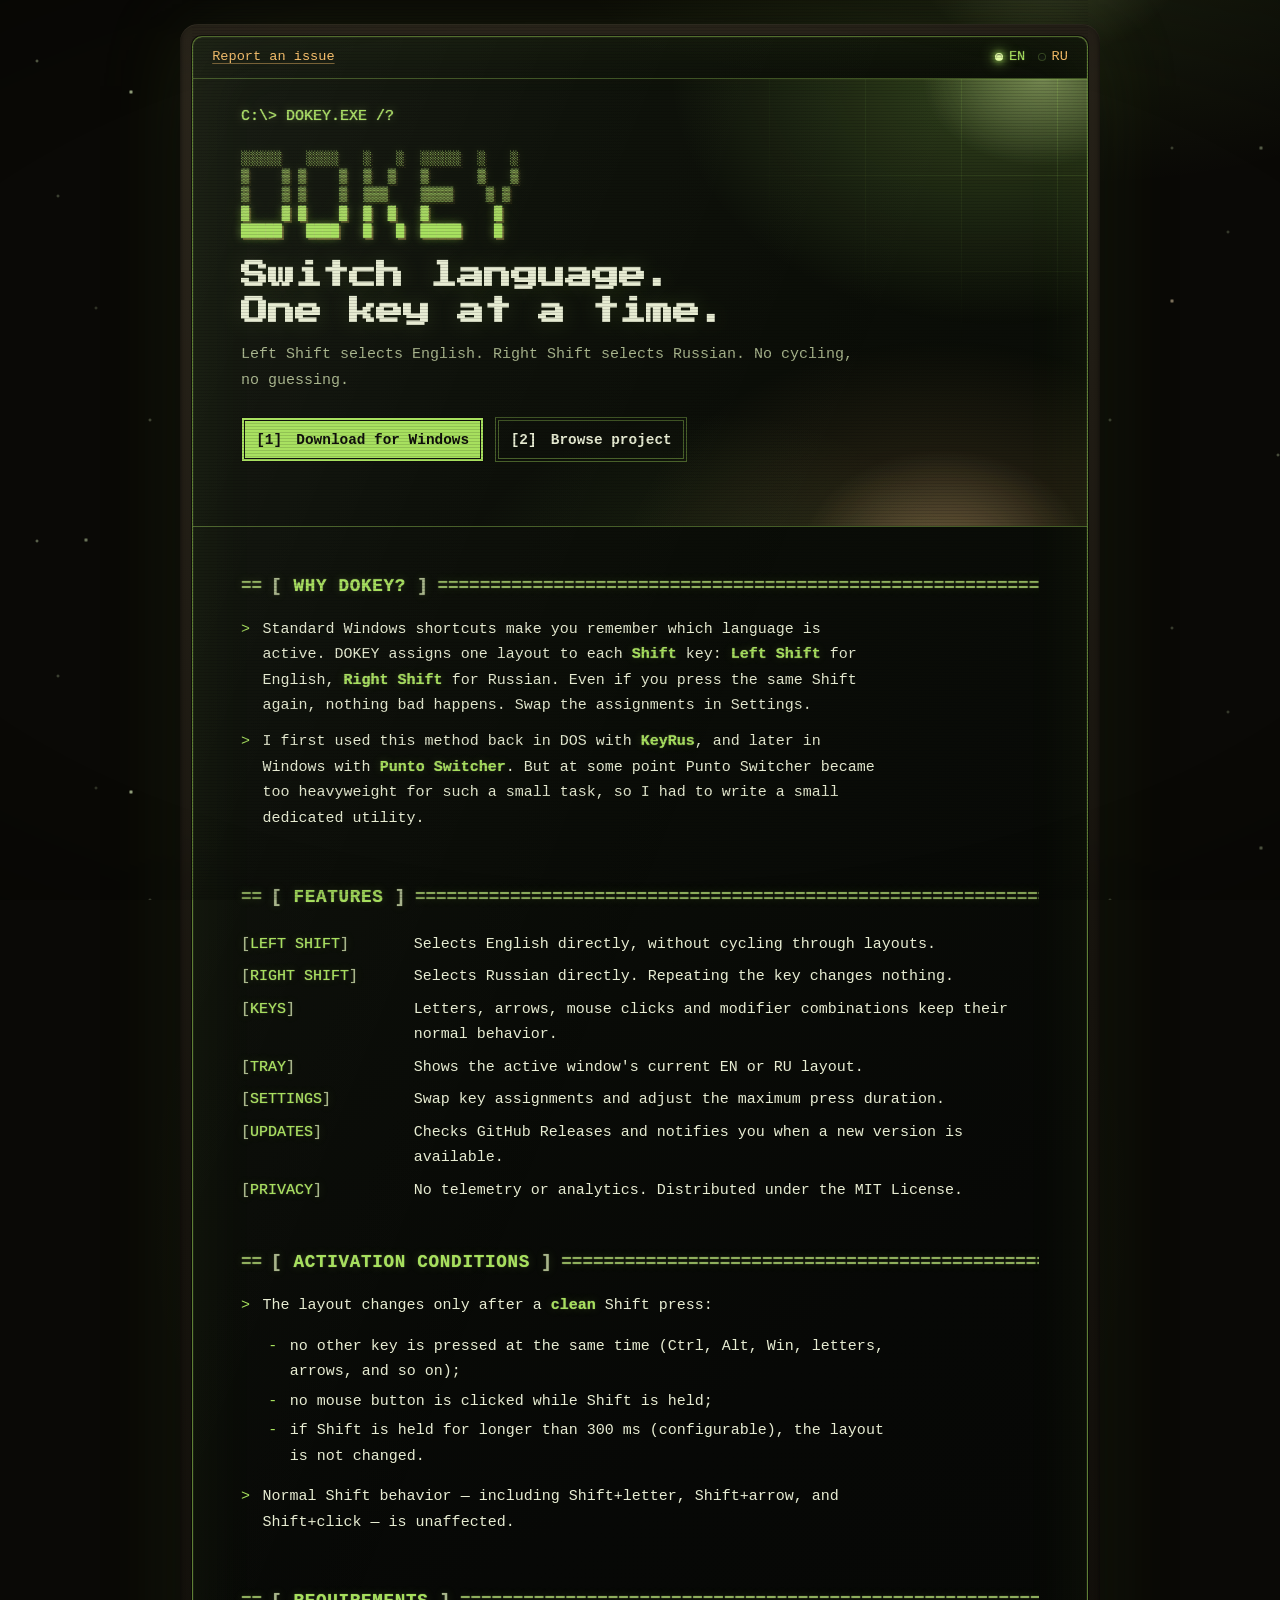
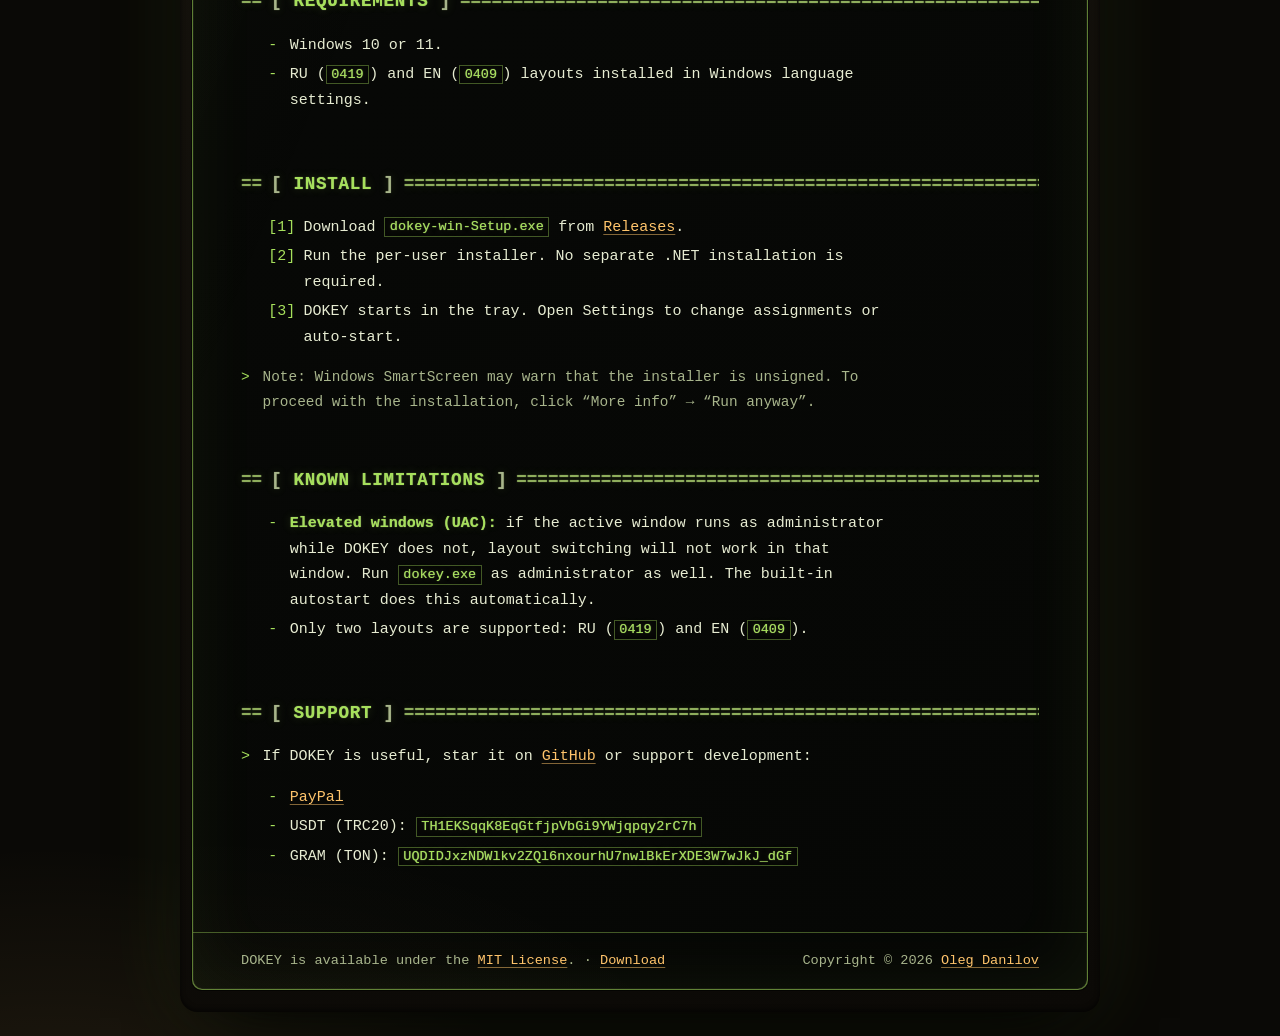
==== commit 82deff04: "Update pages from b9884a3" ====
--- a/index.html
+++ b/index.html
@@ -18,7 +18,7 @@
   <meta property="og:image" content="https://dosoft.github.io/dokey/logo.png">
   <meta property="og:locale" content="en_US">
   <meta name="twitter:card" content="summary">
-  <link rel="stylesheet" href="styles.css?v=9289784">
+  <link rel="stylesheet" href="styles.css?v=b9884a3">
   <script type="application/ld+json">{"@context":"https://schema.org","@type":"SoftwareApplication","name":"DOKEY","applicationCategory":"UtilitiesApplication","operatingSystem":"Windows 10, Windows 11","offers":{"@type":"Offer","price":"0","priceCurrency":"USD"},"url":"https://dosoft.github.io/dokey/","downloadUrl":"https://github.com/dosoft/dokey/releases","author":{"@type":"Person","name":"Oleg Danilov","url":"https://olegd.com/en"}}</script>
 </head>
 <body>
@@ -34,14 +34,14 @@
 ▒    ▒ ▒    ▒  ▒▒▒    ▒▒▒▒    ▒ ▒
 ▓    ▓ ▓    ▓  ▓  ▓   ▓        ▓
 █████   ████   █   █  █████    █</pre>
-        <h1>Switch layouts.<br>One key at a time.</h1>
+        <h1>Switch language.<br>One key at a time.</h1>
         <p class="tagline">Left Shift selects English. Right Shift selects Russian. No cycling, no guessing.</p>
         <div class="cta"><a class="button" href="https://github.com/dosoft/dokey/releases/latest"><span class="key">[1]</span> Download for Windows</a><a class="button secondary" href="https://github.com/dosoft/dokey"><span class="key">[2]</span> Browse project</a></div>
         <p id="release-meta" class="release-meta"></p>
       </div>
     </header>
     <main class="terminal-content">
-      <section class="output-section"><h2><span>WHY DOKEY?</span></h2><p>Standard Windows shortcuts make you remember which language is active. DOKEY assigns one layout to each <strong>Shift</strong> key: <strong>Left Shift</strong> for English, <strong>Right Shift</strong> for Russian. Pressing the same key again leaves the layout as it is. Swap the assignments in Settings.</p><p>I first used this method in DOS with <strong>KeyRus</strong>, then in Windows with <strong>Punto Switcher</strong>. When Punto Switcher became too heavyweight for this single task, I made a small dedicated utility.</p></section>
+      <section class="output-section"><h2><span>WHY DOKEY?</span></h2><p>Standard Windows shortcuts make you remember which language is active. DOKEY assigns one layout to each <strong>Shift</strong> key: <strong>Left Shift</strong> for English, <strong>Right Shift</strong> for Russian. Even if you press the same Shift again, nothing bad happens. Swap the assignments in Settings.</p><p>I first used this method back in DOS with <strong>KeyRus</strong>, and later in Windows with <strong>Punto Switcher</strong>. But at some point Punto Switcher became too heavyweight for such a small task, so I had to write a small dedicated utility.</p></section>
       <section class="output-section"><h2><span>FEATURES</span></h2><dl class="feature-list">
         <div><dt>LEFT SHIFT</dt><dd>Selects English directly, without cycling through layouts.</dd></div>
         <div><dt>RIGHT SHIFT</dt><dd>Selects Russian directly. Repeating the key changes nothing.</dd></div>
@@ -60,6 +60,6 @@
     <footer class="terminal-footer"><p>DOKEY is available under the <a href="https://github.com/dosoft/dokey/blob/main/LICENSE">MIT License</a>. <span class="sep" aria-hidden="true">·</span> <a href="https://github.com/dosoft/dokey/releases">Download</a></p><p>Copyright © <span data-copyright-years>2026</span> <a href="https://olegd.com/en">Oleg Danilov</a></p></footer>
     </div>
   </div>
-  <script src="release.js?v=9289784"></script>
+  <script src="release.js?v=b9884a3"></script>
 </body>
 </html>
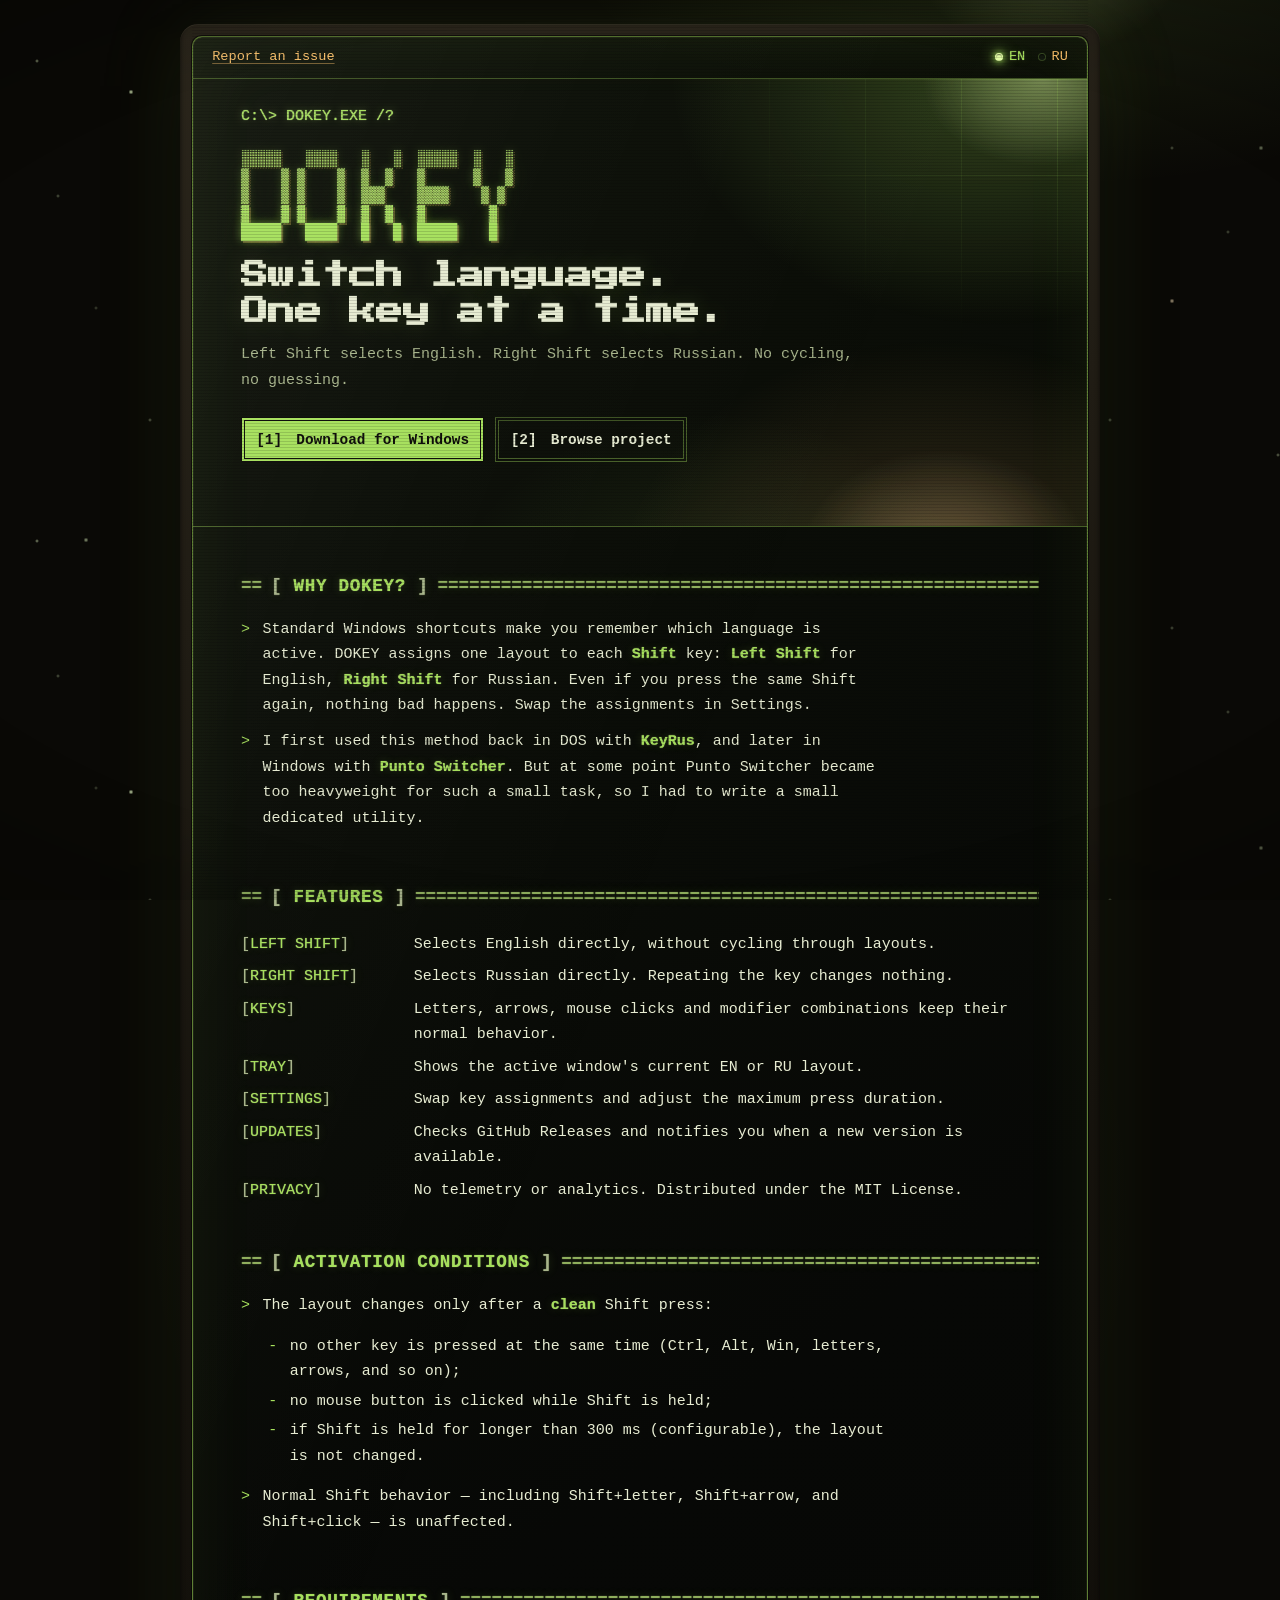
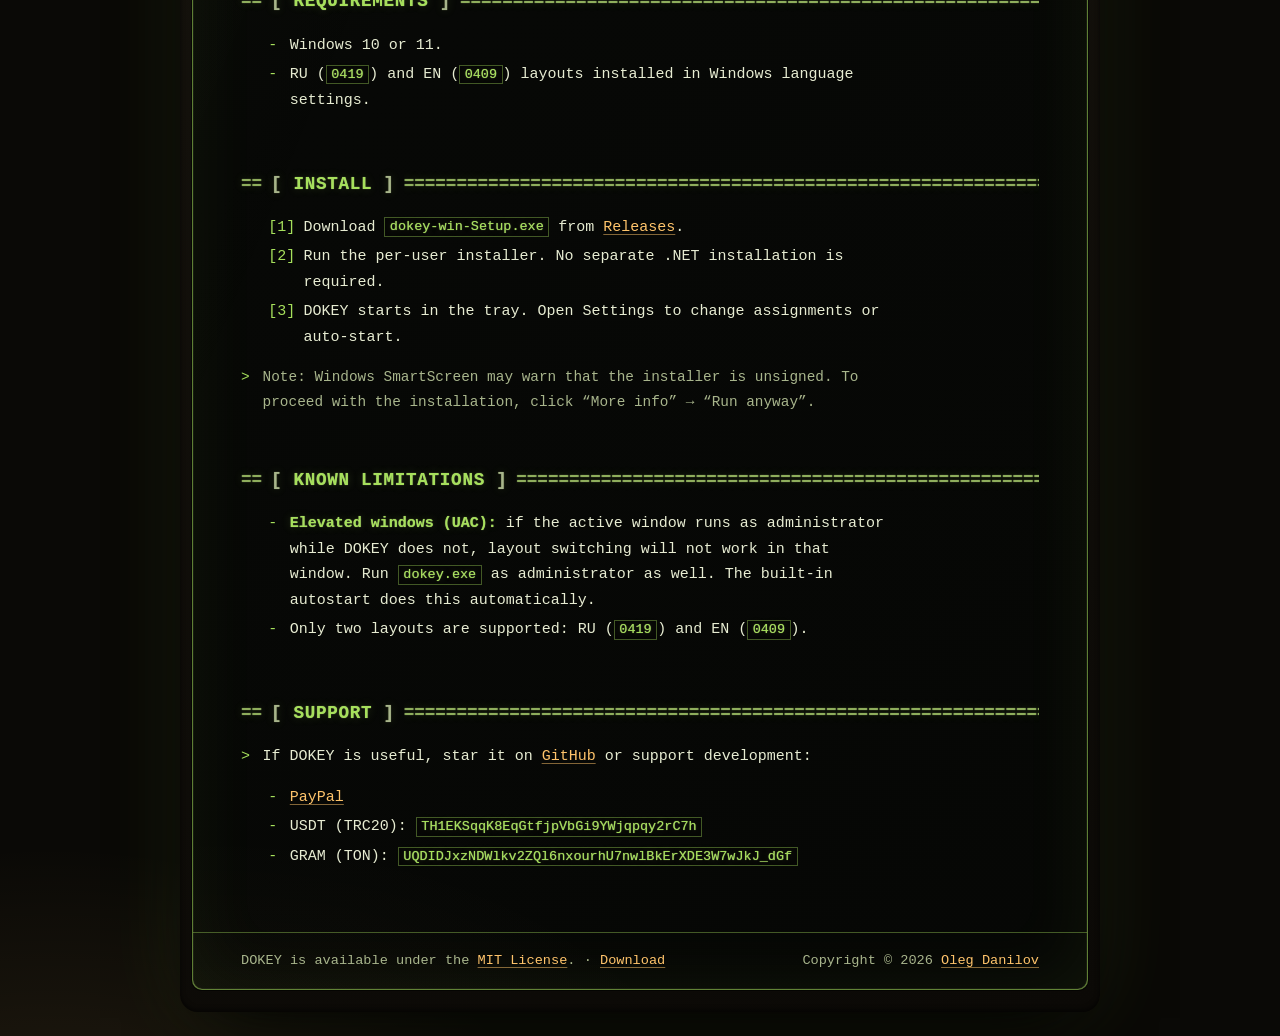
==== commit ce52c9f9: "Update pages from c47fd77" ====
--- a/index.html
+++ b/index.html
@@ -10,15 +10,19 @@
   <link rel="alternate" hreflang="ru" href="https://dosoft.github.io/dokey/ru/">
   <link rel="alternate" hreflang="x-default" href="https://dosoft.github.io/dokey/">
   <meta name="theme-color" content="#0a0906">
-  <link rel="icon" type="image/png" href="logo.png">
+  <link rel="icon" type="image/png" sizes="32x32" href="favicon-32.png">
+  <link rel="apple-touch-icon" href="apple-touch-icon.png">
   <meta property="og:title" content="DOKEY — Switch keyboard layouts with Shift">
   <meta property="og:description" content="Choose English or Russian directly with the left and right Shift keys.">
   <meta property="og:type" content="website">
   <meta property="og:url" content="https://dosoft.github.io/dokey/">
-  <meta property="og:image" content="https://dosoft.github.io/dokey/logo.png">
+  <meta property="og:image" content="https://dosoft.github.io/dokey/og-image.png">
+  <meta property="og:image:width" content="1200">
+  <meta property="og:image:height" content="630">
+  <meta property="og:image:alt" content="DOKEY — Left Shift selects English, Right Shift selects Russian">
   <meta property="og:locale" content="en_US">
-  <meta name="twitter:card" content="summary">
-  <link rel="stylesheet" href="styles.css?v=b9884a3">
+  <meta name="twitter:card" content="summary_large_image">
+  <link rel="stylesheet" href="styles.css?v=c47fd77">
   <script type="application/ld+json">{"@context":"https://schema.org","@type":"SoftwareApplication","name":"DOKEY","applicationCategory":"UtilitiesApplication","operatingSystem":"Windows 10, Windows 11","offers":{"@type":"Offer","price":"0","priceCurrency":"USD"},"url":"https://dosoft.github.io/dokey/","downloadUrl":"https://github.com/dosoft/dokey/releases","author":{"@type":"Person","name":"Oleg Danilov","url":"https://olegd.com/en"}}</script>
 </head>
 <body>
@@ -60,6 +64,6 @@
     <footer class="terminal-footer"><p>DOKEY is available under the <a href="https://github.com/dosoft/dokey/blob/main/LICENSE">MIT License</a>. <span class="sep" aria-hidden="true">·</span> <a href="https://github.com/dosoft/dokey/releases">Download</a></p><p>Copyright © <span data-copyright-years>2026</span> <a href="https://olegd.com/en">Oleg Danilov</a></p></footer>
     </div>
   </div>
-  <script src="release.js?v=b9884a3"></script>
+  <script src="release.js?v=c47fd77"></script>
 </body>
 </html>
--- a/styles.css
+++ b/styles.css
@@ -14,6 +14,17 @@
   font-display: swap;
   src: url("fonts/press-start-2p-cyrillic.woff2") format("woff2");
   unicode-range: U+0301, U+0400-045F, U+0490-0491, U+04B0-04B1, U+2116;
+}
+/* JetBrains Mono Bold subset — only the space and the block/shade glyphs the ASCII mark uses.
+   The mark needs cells that are exactly one width; a fallback font cannot guarantee that, so the
+   glyphs ship with the page. SIL OFL 1.1, subset renamed — see fonts/OFL-blocks.txt. */
+@font-face {
+  font-family: "Dokey Blocks";
+  font-style: normal;
+  font-weight: 700;
+  font-display: swap;
+  src: url("fonts/dokey-blocks.woff2") format("woff2");
+  unicode-range: U+0020, U+2588, U+2591-2593;
 }
 
 :root {
@@ -91,7 +102,7 @@
 .terminal-header::after { position: absolute; inset: 0; z-index: -1; pointer-events: none; background: repeating-linear-gradient(to right, rgba(166,224,92,.20) 0 1px, transparent 1px 96px), repeating-linear-gradient(to bottom, rgba(166,224,92,.20) 0 1px, transparent 1px 96px); -webkit-mask-image: radial-gradient(44% 62% at 100% 0%, #000 0%, rgba(0,0,0,.35) 50%, transparent 100%); mask-image: radial-gradient(44% 62% at 100% 0%, #000 0%, rgba(0,0,0,.35) 50%, transparent 100%); content: ""; }
 .terminal-content { padding: 1.6rem clamp(1rem, 5vw, 3rem); }
 .command { margin: 0 0 1.25rem; color: var(--green); text-shadow: var(--phosphor); }
-.ascii-mark { width: max-content; max-width: 100%; margin: 0 0 1rem; color: var(--green); font: 700 clamp(.62rem, 1.8vw, .85rem)/1.35 "Cascadia Mono", "Lucida Console", Consolas, monospace; white-space: pre; text-shadow: var(--phosphor), 2px 2px 0 rgba(255,196,107,.3); }
+.ascii-mark { width: max-content; max-width: 100%; margin: 0 0 1rem; color: var(--green); font: 700 clamp(.62rem, 1.8vw, .85rem)/1.35 "Dokey Blocks", "Cascadia Mono", "Lucida Console", Consolas, monospace; white-space: pre; text-shadow: var(--phosphor), 2px 2px 0 rgba(255,196,107,.3); }
 h1 { max-width: 20ch; margin: 0 0 .7rem; color: var(--text); font-family: "Press Start 2P", "Cascadia Mono", "Lucida Console", Consolas, monospace; font-size: clamp(1.2rem, 3.2vw, 1.7rem); line-height: 1.35; letter-spacing: normal; text-shadow: 0 0 22px rgba(166,224,92,.16); }
 .tagline { max-width: 68ch; margin: 0 0 1.5rem; color: var(--muted); }
 .cta { display: flex; flex-wrap: wrap; gap: .7rem; }
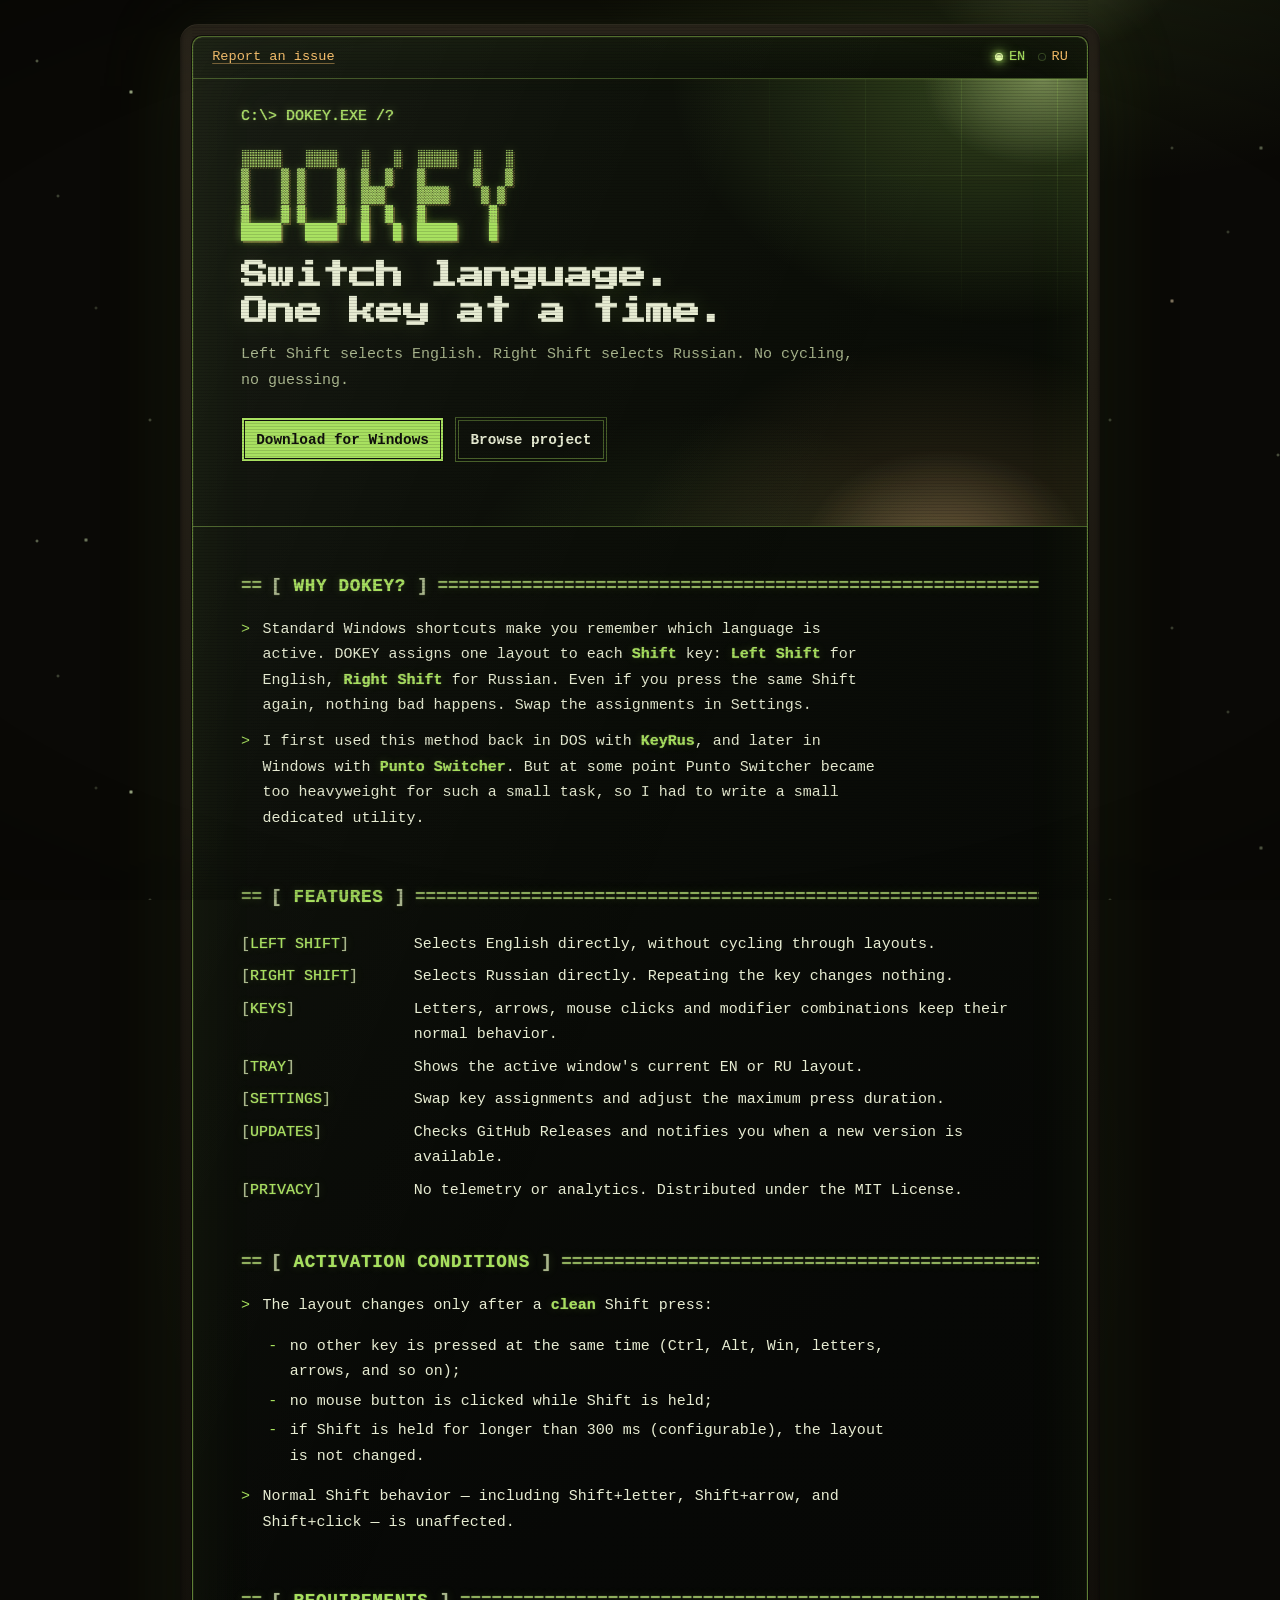
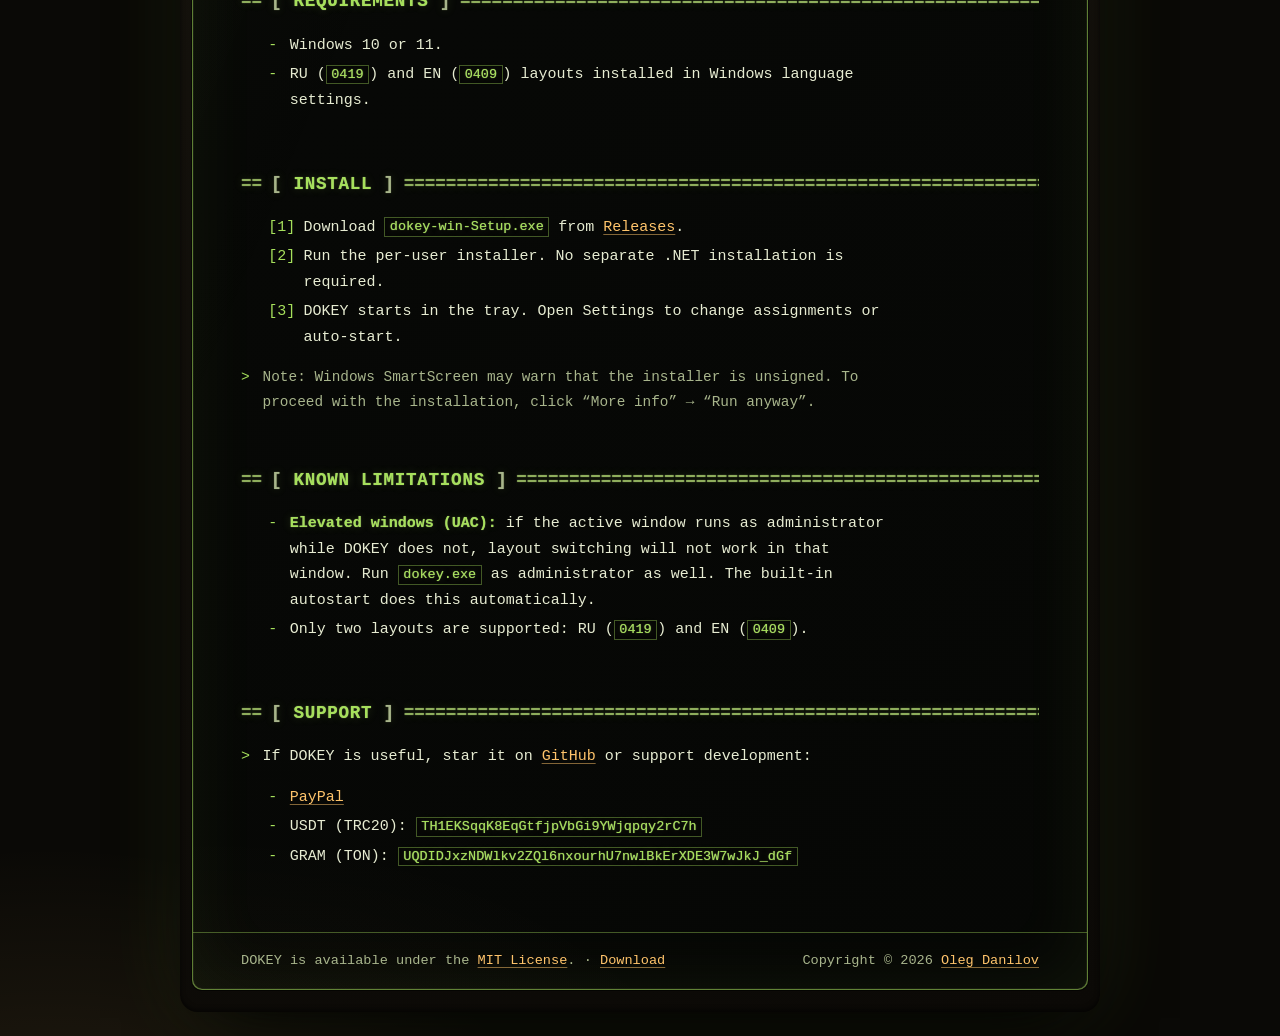
==== commit d7875af6: "Update pages from e10b659" ====
--- a/index.html
+++ b/index.html
@@ -22,7 +22,7 @@
   <meta property="og:image:alt" content="DOKEY — Left Shift selects English, Right Shift selects Russian">
   <meta property="og:locale" content="en_US">
   <meta name="twitter:card" content="summary_large_image">
-  <link rel="stylesheet" href="styles.css?v=c47fd77">
+  <link rel="stylesheet" href="styles.css?v=e10b659">
   <script type="application/ld+json">{"@context":"https://schema.org","@type":"SoftwareApplication","name":"DOKEY","applicationCategory":"UtilitiesApplication","operatingSystem":"Windows 10, Windows 11","offers":{"@type":"Offer","price":"0","priceCurrency":"USD"},"url":"https://dosoft.github.io/dokey/","downloadUrl":"https://github.com/dosoft/dokey/releases","author":{"@type":"Person","name":"Oleg Danilov","url":"https://olegd.com/en"}}</script>
 </head>
 <body>
@@ -40,7 +40,7 @@
 █████   ████   █   █  █████    █</pre>
         <h1>Switch language.<br>One key at a time.</h1>
         <p class="tagline">Left Shift selects English. Right Shift selects Russian. No cycling, no guessing.</p>
-        <div class="cta"><a class="button" href="https://github.com/dosoft/dokey/releases/latest"><span class="key">[1]</span> Download for Windows</a><a class="button secondary" href="https://github.com/dosoft/dokey"><span class="key">[2]</span> Browse project</a></div>
+        <div class="cta"><a class="button" href="https://github.com/dosoft/dokey/releases/latest">Download for Windows</a><a class="button secondary" href="https://github.com/dosoft/dokey">Browse project</a></div>
         <p id="release-meta" class="release-meta"></p>
       </div>
     </header>
@@ -64,6 +64,6 @@
     <footer class="terminal-footer"><p>DOKEY is available under the <a href="https://github.com/dosoft/dokey/blob/main/LICENSE">MIT License</a>. <span class="sep" aria-hidden="true">·</span> <a href="https://github.com/dosoft/dokey/releases">Download</a></p><p>Copyright © <span data-copyright-years>2026</span> <a href="https://olegd.com/en">Oleg Danilov</a></p></footer>
     </div>
   </div>
-  <script src="release.js?v=c47fd77"></script>
+  <script src="release.js?v=e10b659"></script>
 </body>
 </html>
--- a/styles.css
+++ b/styles.css
@@ -108,10 +108,9 @@
 .cta { display: flex; flex-wrap: wrap; gap: .7rem; }
 .button { display: inline-block; padding: .4rem .7rem; border: 4px double var(--bg); color: var(--bg); background: var(--green); font-size: .9rem; font-weight: 700; text-decoration: none; box-shadow: 0 0 0 rgba(166,224,92,0); transition: box-shadow .5s ease-out .22s, background .18s ease-out, color .18s ease-out, border-color .18s ease-out, transform .08s ease-out; }
 .button:hover { color: var(--green); background: transparent; border-color: var(--green); text-decoration: none; box-shadow: 0 0 22px rgba(166,224,92,.35); transition: box-shadow .07s ease-out, background .18s ease-out, color .18s ease-out, border-color .18s ease-out, transform .08s ease-out; }
-.button:active, .button.is-pressed { transform: translateY(1px); }
+.button:active { transform: translateY(1px); }
 .button.secondary { border-color: var(--line); color: var(--text); background: transparent; }
 .button.secondary:hover { border-color: var(--green); color: var(--green); box-shadow: 0 0 22px rgba(166,224,92,.25); }
-.key { margin-right: .35rem; }
 .release-meta { min-height: 1.6em; margin: 1rem 0 0; color: var(--muted); font-size: .85rem; }
 .release-version { color: var(--green); font-weight: 700; text-shadow: var(--phosphor-soft); }
 
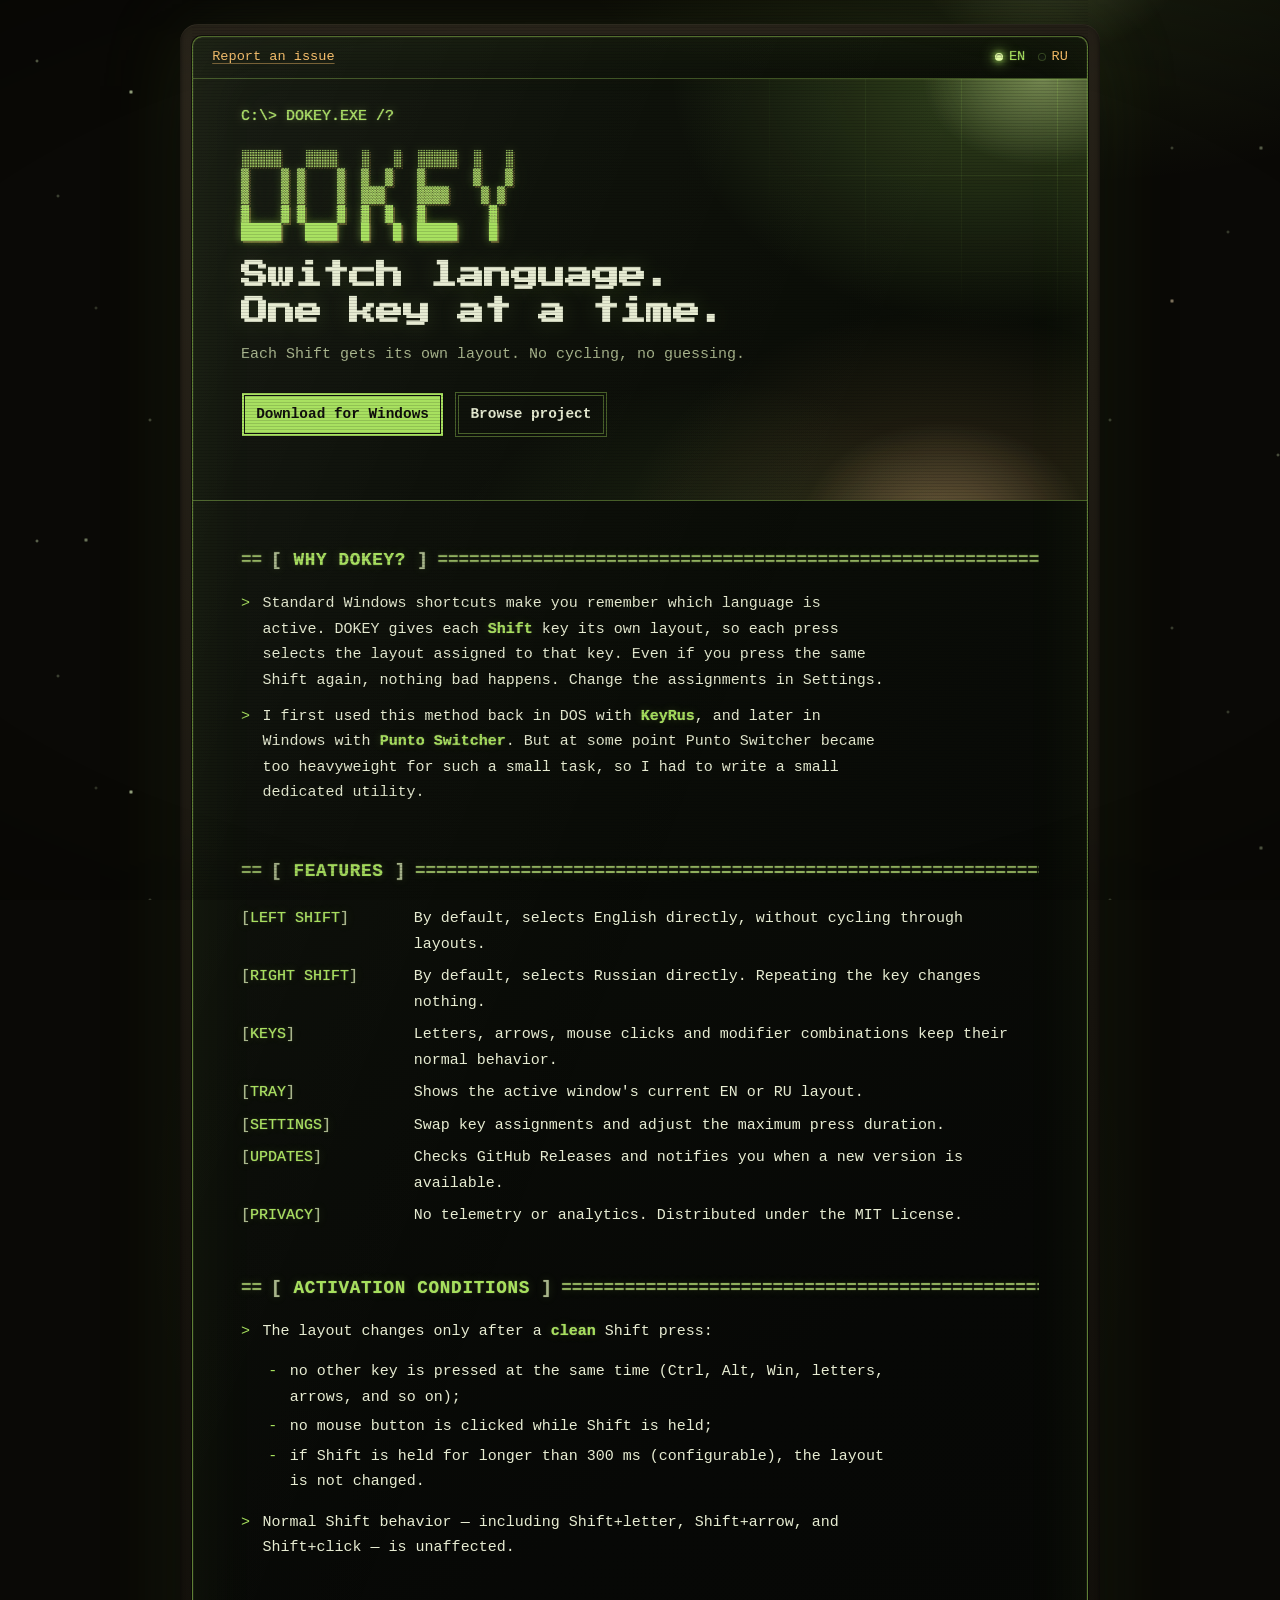
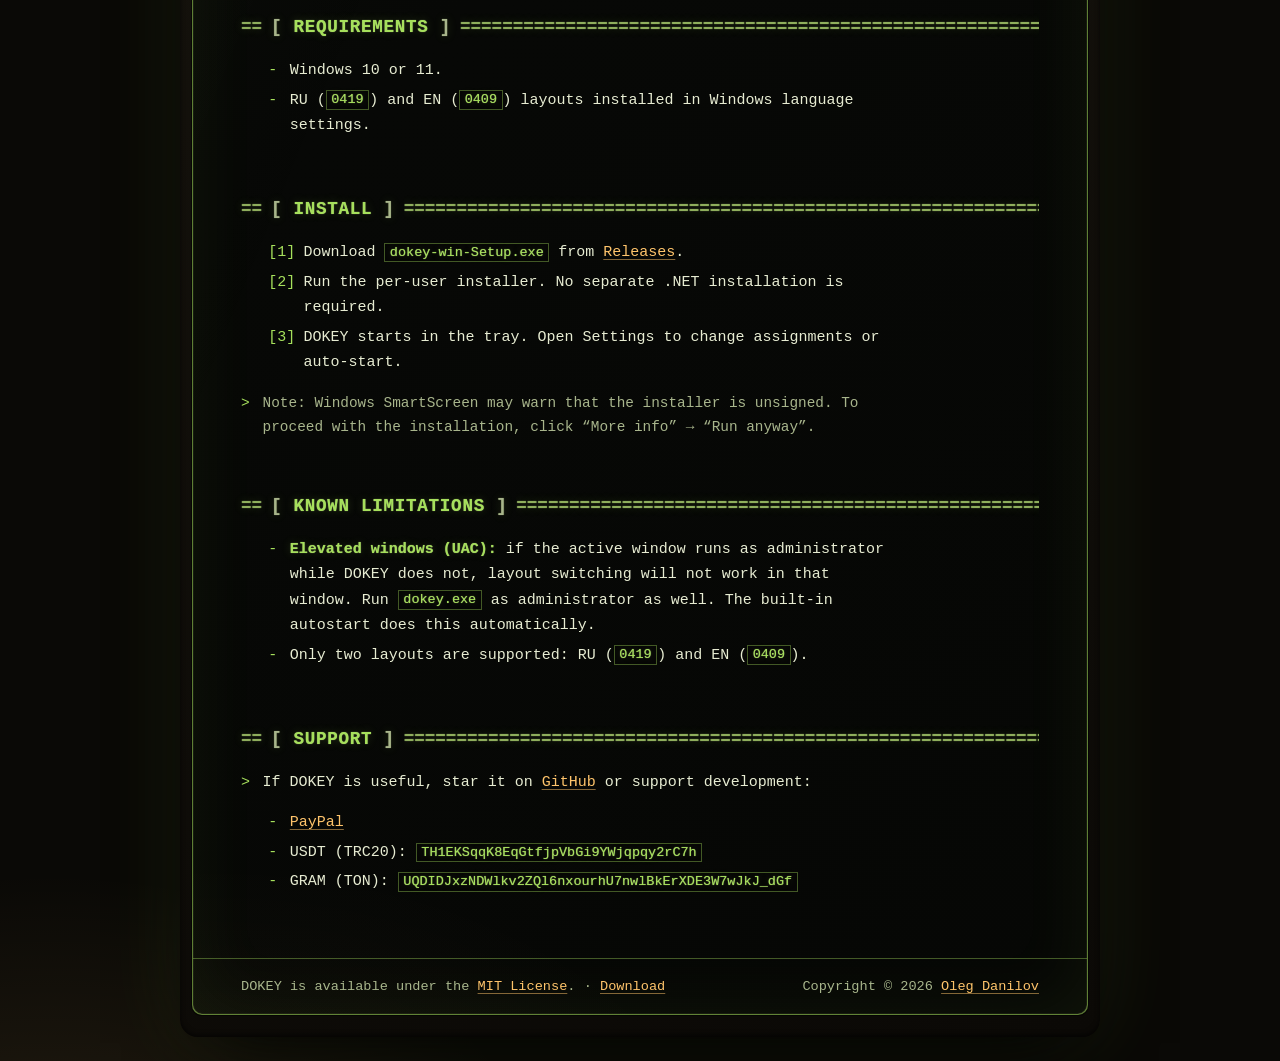
==== commit 37c99793: "Update pages from 51c6d8f" ====
--- a/index.html
+++ b/index.html
@@ -19,10 +19,10 @@
   <meta property="og:image" content="https://dosoft.github.io/dokey/og-image.png">
   <meta property="og:image:width" content="1200">
   <meta property="og:image:height" content="630">
-  <meta property="og:image:alt" content="DOKEY — Left Shift selects English, Right Shift selects Russian">
+  <meta property="og:image:alt" content="DOKEY — by default, Left Shift selects English and Right Shift selects Russian">
   <meta property="og:locale" content="en_US">
   <meta name="twitter:card" content="summary_large_image">
-  <link rel="stylesheet" href="styles.css?v=e10b659">
+  <link rel="stylesheet" href="styles.css?v=51c6d8f">
   <script type="application/ld+json">{"@context":"https://schema.org","@type":"SoftwareApplication","name":"DOKEY","applicationCategory":"UtilitiesApplication","operatingSystem":"Windows 10, Windows 11","offers":{"@type":"Offer","price":"0","priceCurrency":"USD"},"url":"https://dosoft.github.io/dokey/","downloadUrl":"https://github.com/dosoft/dokey/releases","author":{"@type":"Person","name":"Oleg Danilov","url":"https://olegd.com/en"}}</script>
 </head>
 <body>
@@ -39,16 +39,16 @@
 ▓    ▓ ▓    ▓  ▓  ▓   ▓        ▓
 █████   ████   █   █  █████    █</pre>
         <h1>Switch language.<br>One key at a time.</h1>
-        <p class="tagline">Left Shift selects English. Right Shift selects Russian. No cycling, no guessing.</p>
+        <p class="tagline">Each Shift gets its own layout. No cycling, no guessing.</p>
         <div class="cta"><a class="button" href="https://github.com/dosoft/dokey/releases/latest">Download for Windows</a><a class="button secondary" href="https://github.com/dosoft/dokey">Browse project</a></div>
         <p id="release-meta" class="release-meta"></p>
       </div>
     </header>
     <main class="terminal-content">
-      <section class="output-section"><h2><span>WHY DOKEY?</span></h2><p>Standard Windows shortcuts make you remember which language is active. DOKEY assigns one layout to each <strong>Shift</strong> key: <strong>Left Shift</strong> for English, <strong>Right Shift</strong> for Russian. Even if you press the same Shift again, nothing bad happens. Swap the assignments in Settings.</p><p>I first used this method back in DOS with <strong>KeyRus</strong>, and later in Windows with <strong>Punto Switcher</strong>. But at some point Punto Switcher became too heavyweight for such a small task, so I had to write a small dedicated utility.</p></section>
+      <section class="output-section"><h2><span>WHY DOKEY?</span></h2><p>Standard Windows shortcuts make you remember which language is active. DOKEY gives each <strong>Shift</strong> key its own layout, so each press selects the layout assigned to that key. Even if you press the same Shift again, nothing bad happens. Change the assignments in Settings.</p><p>I first used this method back in DOS with <strong>KeyRus</strong>, and later in Windows with <strong>Punto Switcher</strong>. But at some point Punto Switcher became too heavyweight for such a small task, so I had to write a small dedicated utility.</p></section>
       <section class="output-section"><h2><span>FEATURES</span></h2><dl class="feature-list">
-        <div><dt>LEFT SHIFT</dt><dd>Selects English directly, without cycling through layouts.</dd></div>
-        <div><dt>RIGHT SHIFT</dt><dd>Selects Russian directly. Repeating the key changes nothing.</dd></div>
+        <div><dt>LEFT SHIFT</dt><dd>By default, selects English directly, without cycling through layouts.</dd></div>
+        <div><dt>RIGHT SHIFT</dt><dd>By default, selects Russian directly. Repeating the key changes nothing.</dd></div>
         <div><dt>KEYS</dt><dd>Letters, arrows, mouse clicks and modifier combinations keep their normal behavior.</dd></div>
         <div><dt>TRAY</dt><dd>Shows the active window's current EN or RU layout.</dd></div>
         <div><dt>SETTINGS</dt><dd>Swap key assignments and adjust the maximum press duration.</dd></div>
@@ -64,6 +64,6 @@
     <footer class="terminal-footer"><p>DOKEY is available under the <a href="https://github.com/dosoft/dokey/blob/main/LICENSE">MIT License</a>. <span class="sep" aria-hidden="true">·</span> <a href="https://github.com/dosoft/dokey/releases">Download</a></p><p>Copyright © <span data-copyright-years>2026</span> <a href="https://olegd.com/en">Oleg Danilov</a></p></footer>
     </div>
   </div>
-  <script src="release.js?v=e10b659"></script>
+  <script src="release.js?v=51c6d8f"></script>
 </body>
 </html>
